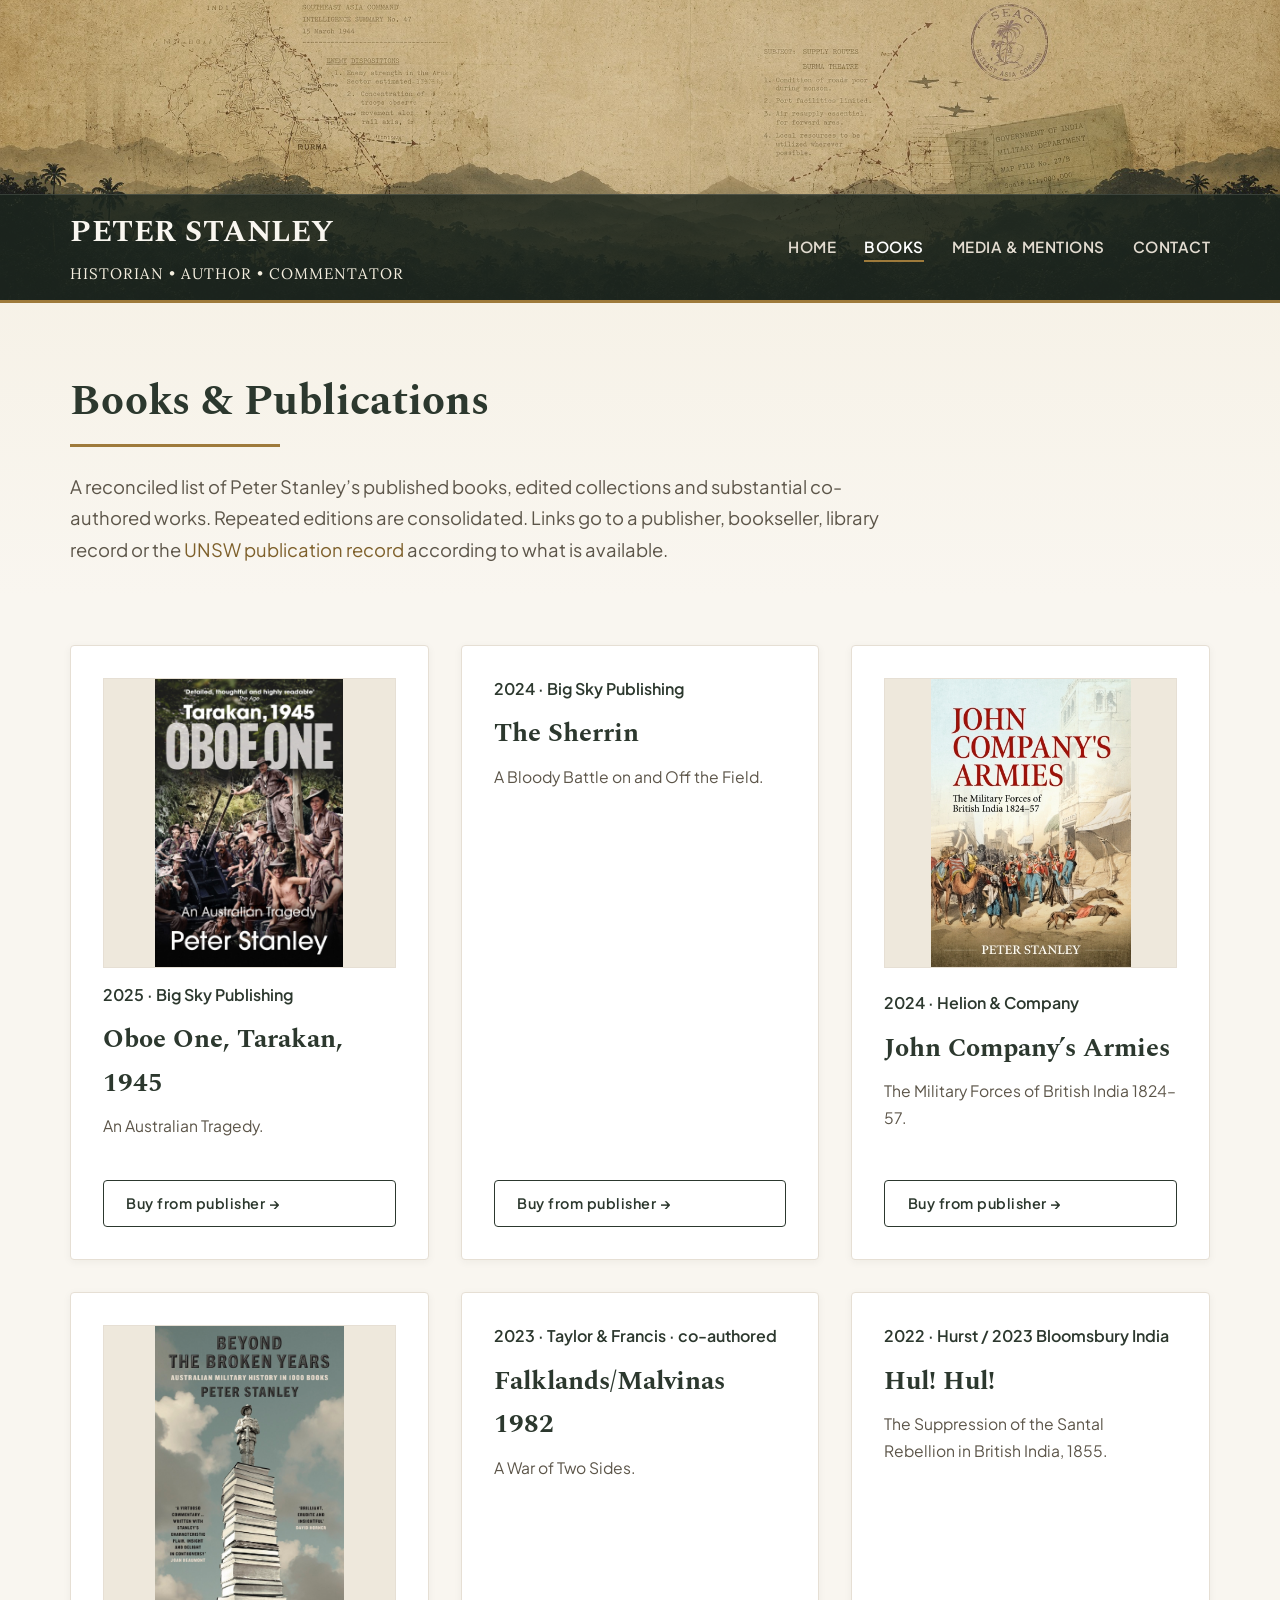
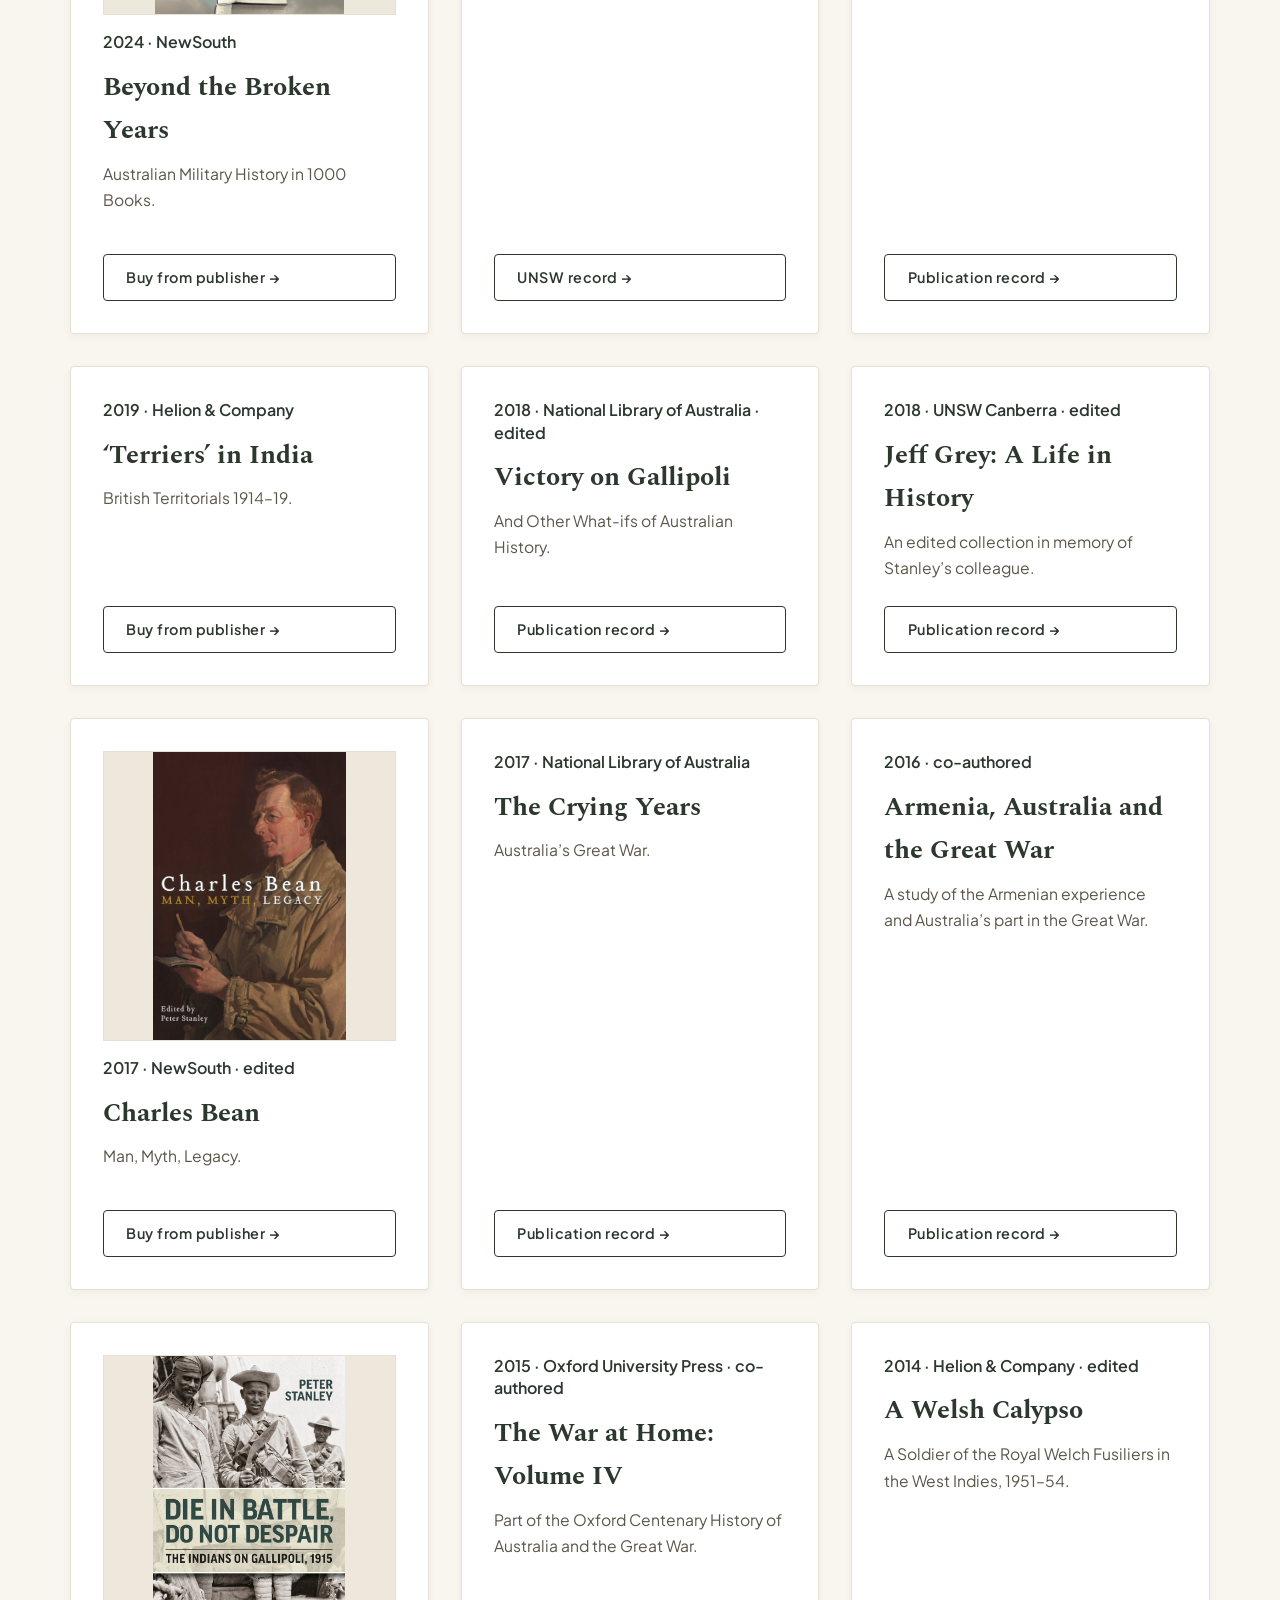
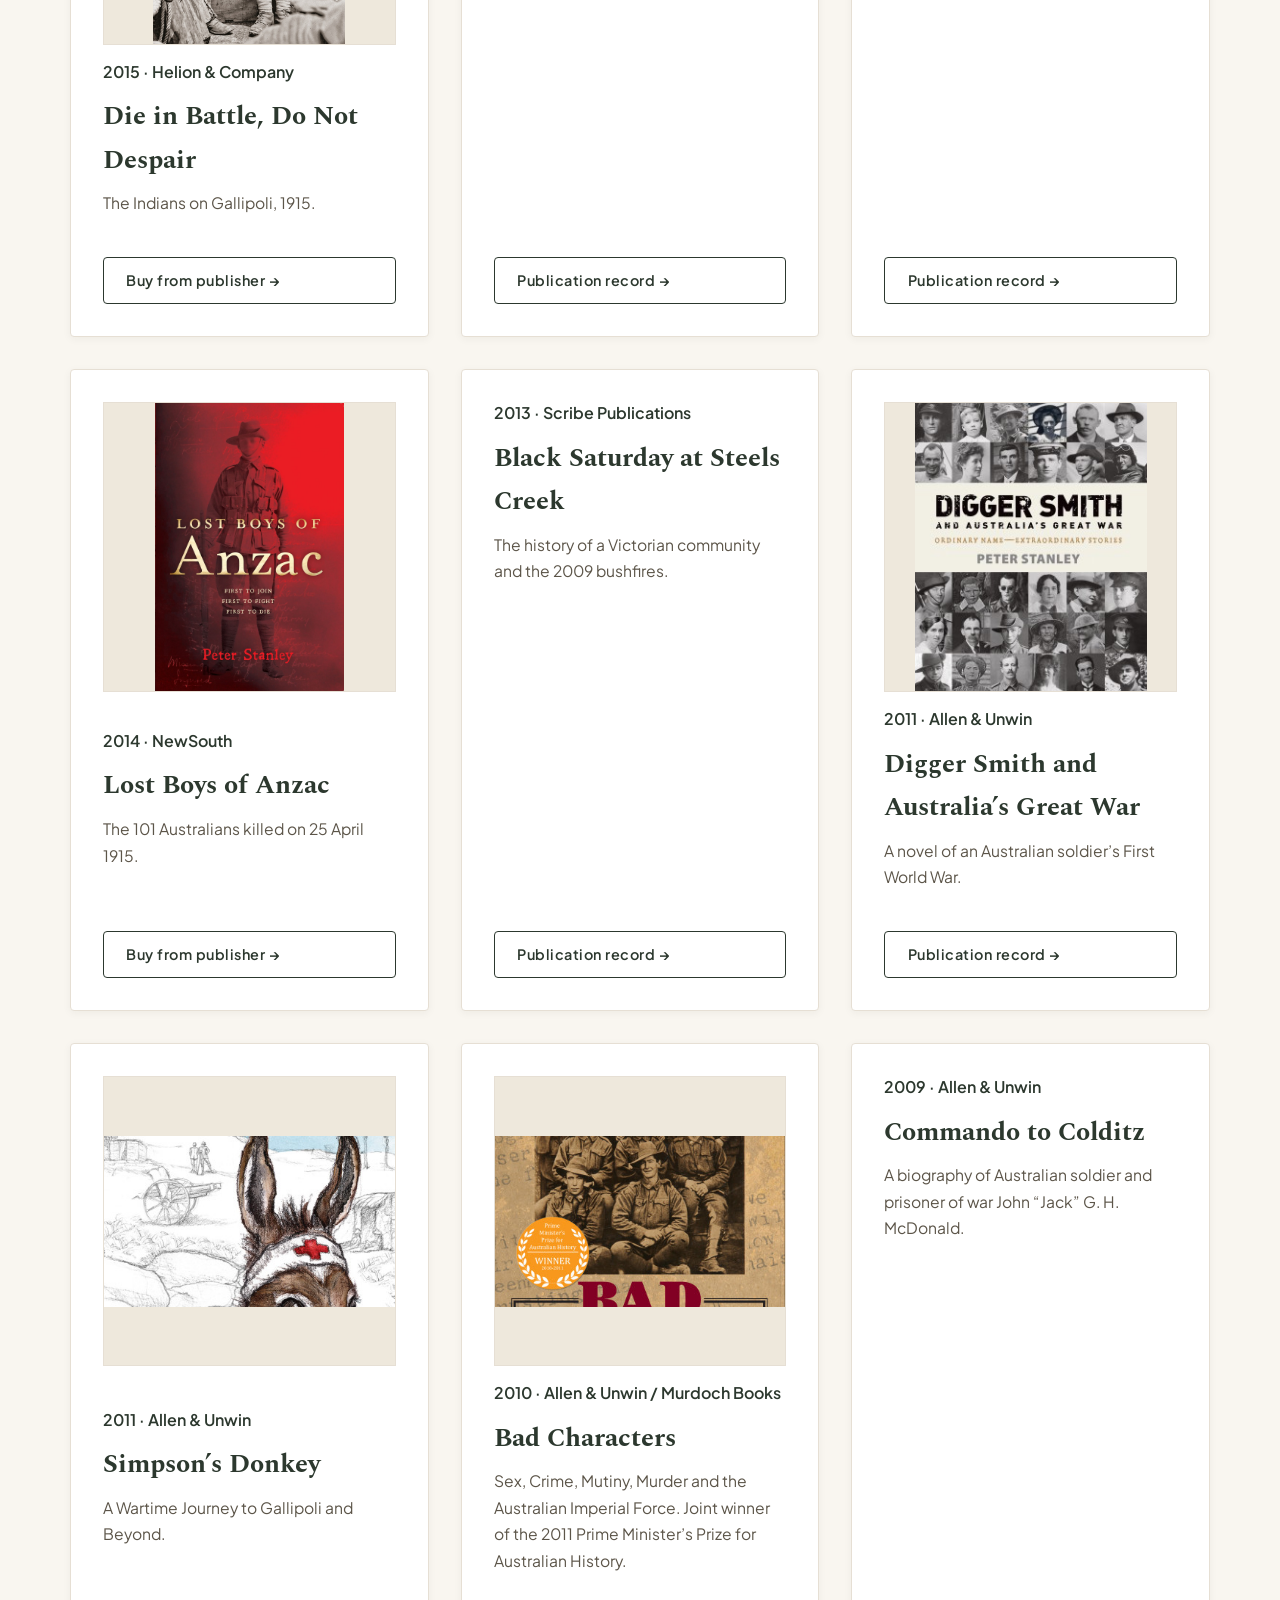
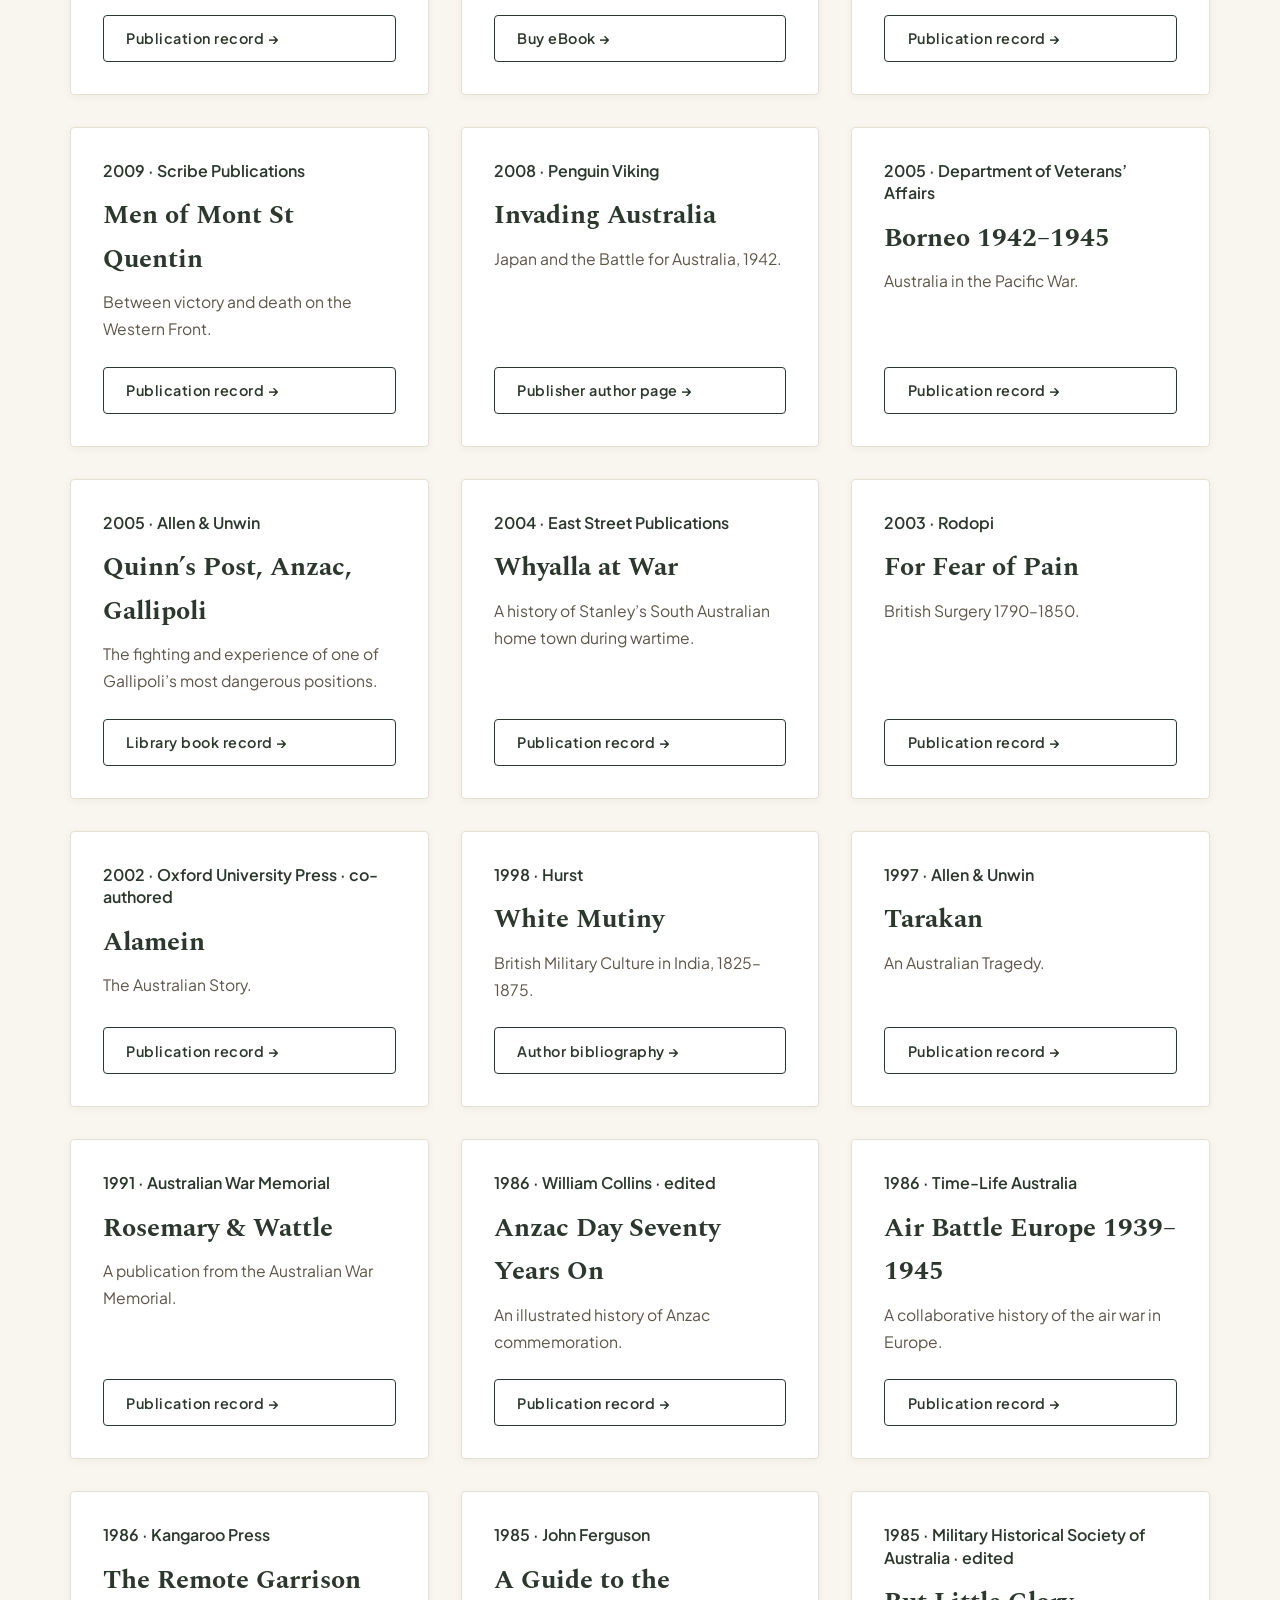
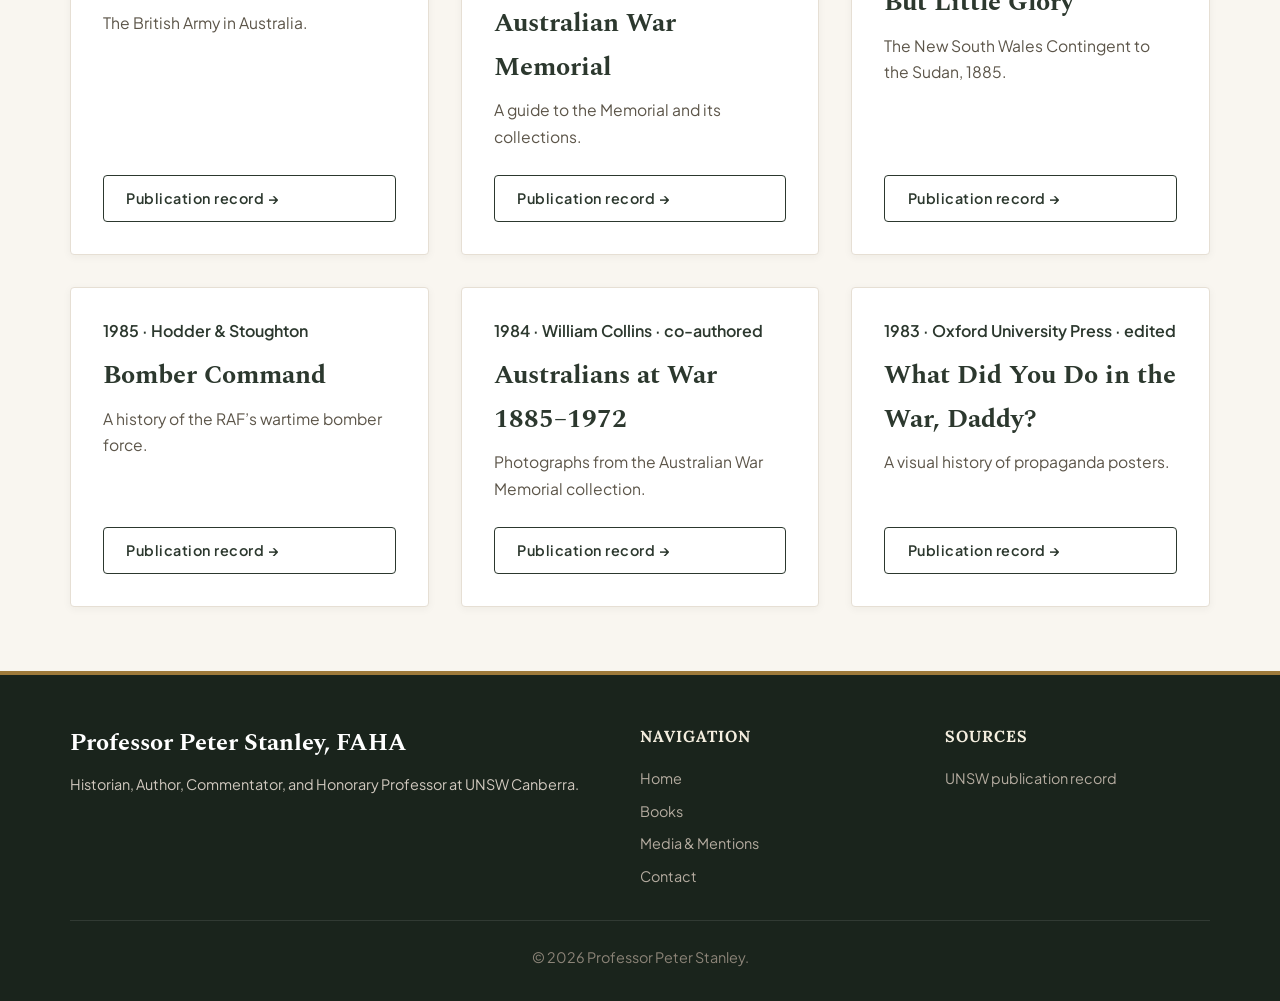
==== books.html @ 70f0b4b2 "Checkpoint researched historian site" ====
<!DOCTYPE html>
<html lang="en">
<head>
  <meta charset="UTF-8"><meta name="viewport" content="width=device-width, initial-scale=1.0">
  <title>Books | Professor Peter Stanley, FAHA</title>
  <meta name="description" content="Books, edited collections and co-authored works by Australian historian Peter Stanley, with source and purchase links where available.">
  <link rel="stylesheet" href="css/style.css">
</head>
<body>
  <header class="site-header"><div class="banner-wrapper"><img src="assets/header-banner.jpg" alt="Burma theatre map and wartime documents" class="banner-img"></div>
    <nav class="site-brand-nav"><div class="container brand-nav-container"><div class="site-title">PETER STANLEY<span>Historian • Author • Commentator</span></div><button class="nav-toggle" aria-label="Toggle Navigation">&#9776;</button><div class="main-nav"><ul><li><a href="index.html">Home</a></li><li><a href="books.html" class="active">Books</a></li><li><a href="media.html">Media &amp; Mentions</a></li><li><a href="contact.html">Contact</a></li></ul></div></div></nav>
  </header>
  <section class="section" style="padding-bottom:2rem;background:linear-gradient(180deg,rgba(244,238,223,.5) 0%,rgba(249,246,240,0) 100%);"><div class="container"><h1 class="section-title" style="font-size:2.6rem;">Books &amp; Publications</h1><p style="font-size:1.15rem;color:var(--color-text-muted);max-width:850px;">A reconciled list of Peter Stanley’s published books, edited collections and substantial co-authored works. Repeated editions are consolidated. Links go to a publisher, bookseller, library record or the <a href="https://www.unsw.edu.au/staff/peter-stanley" target="_blank" rel="noopener">UNSW publication record</a> according to what is available.</p></div></section>
  <section class="section" style="padding-top:1rem;"><div class="container"><div class="cards-grid" style="grid-template-columns:repeat(auto-fill,minmax(340px,1fr));gap:2rem;">
    <article class="feature-card book-card"><a href="https://www.bigskypublishing.com.au/oboe-one-tarakan-1945/" target="_blank" rel="noopener"><img class="book-cover" src="assets/books/oboe-one.jpg" alt="Cover of Oboe One, Tarakan, 1945" loading="lazy"></a><div><div class="card-subtitle">2025 · Big Sky Publishing</div><h2 class="card-title">Oboe One, Tarakan, 1945</h2><p class="card-desc">An Australian Tragedy.</p></div><a href="https://www.bigskypublishing.com.au/oboe-one-tarakan-1945/" target="_blank" rel="noopener" class="btn btn-outline">Buy from publisher &rarr;</a></article>
    <article class="feature-card"><div><div class="card-subtitle">2024 · Big Sky Publishing</div><h2 class="card-title">The Sherrin</h2><p class="card-desc">A Bloody Battle on and Off the Field.</p></div><a href="https://www.bigskypublishing.com.au/the-sherrin/" target="_blank" rel="noopener" class="btn btn-outline">Buy from publisher &rarr;</a></article>
    <article class="feature-card book-card"><a href="https://www.helion.co.uk/military-history-books/john-companys-armies-the-military-forces-of-british-india-1824-57.php" target="_blank" rel="noopener"><img class="book-cover" src="assets/books/john-companys-armies.jpg" alt="Cover of John Company's Armies" loading="lazy"></a><div><div class="card-subtitle">2024 · Helion &amp; Company</div><h2 class="card-title">John Company’s Armies</h2><p class="card-desc">The Military Forces of British India 1824–57.</p></div><a href="https://www.helion.co.uk/military-history-books/john-companys-armies-the-military-forces-of-british-india-1824-57.php" target="_blank" rel="noopener" class="btn btn-outline">Buy from publisher &rarr;</a></article>
    <article class="feature-card book-card"><a href="https://newsouthbooks.com.au/books/beyond-the-broken-years/" target="_blank" rel="noopener"><img class="book-cover" src="assets/books/beyond-the-broken-years.jpg" alt="Cover of Beyond the Broken Years" loading="lazy"></a><div><div class="card-subtitle">2024 · NewSouth</div><h2 class="card-title">Beyond the Broken Years</h2><p class="card-desc">Australian Military History in 1000 Books.</p></div><a href="https://newsouthbooks.com.au/books/beyond-the-broken-years/" target="_blank" rel="noopener" class="btn btn-outline">Buy from publisher &rarr;</a></article>
    <article class="feature-card"><div><div class="card-subtitle">2023 · Taylor &amp; Francis · co-authored</div><h2 class="card-title">Falklands/Malvinas 1982</h2><p class="card-desc">A War of Two Sides.</p></div><a href="https://www.unsw.edu.au/staff/peter-stanley" target="_blank" rel="noopener" class="btn btn-outline">UNSW record &rarr;</a></article>
    <article class="feature-card"><div><div class="card-subtitle">2022 · Hurst / 2023 Bloomsbury India</div><h2 class="card-title">Hul! Hul!</h2><p class="card-desc">The Suppression of the Santal Rebellion in British India, 1855.</p></div><a href="https://www.unsw.edu.au/staff/peter-stanley" target="_blank" rel="noopener" class="btn btn-outline">Publication record &rarr;</a></article>
    <article class="feature-card"><div><div class="card-subtitle">2019 · Helion &amp; Company</div><h2 class="card-title">‘Terriers’ in India</h2><p class="card-desc">British Territorials 1914–19.</p></div><a href="https://www.helion.co.uk/military-history-books/terriers-in-india-british-territorials-1914-19.php" target="_blank" rel="noopener" class="btn btn-outline">Buy from publisher &rarr;</a></article>
    <article class="feature-card"><div><div class="card-subtitle">2018 · National Library of Australia · edited</div><h2 class="card-title">Victory on Gallipoli</h2><p class="card-desc">And Other What-ifs of Australian History.</p></div><a href="https://www.unsw.edu.au/staff/peter-stanley" target="_blank" rel="noopener" class="btn btn-outline">Publication record &rarr;</a></article>
    <article class="feature-card"><div><div class="card-subtitle">2018 · UNSW Canberra · edited</div><h2 class="card-title">Jeff Grey: A Life in History</h2><p class="card-desc">An edited collection in memory of Stanley’s colleague.</p></div><a href="https://www.unsw.edu.au/staff/peter-stanley" target="_blank" rel="noopener" class="btn btn-outline">Publication record &rarr;</a></article>
    <article class="feature-card book-card"><a href="https://newsouthbooks.com.au/books/charles-bean/" target="_blank" rel="noopener"><img class="book-cover" src="assets/books/charles-bean.jpg" alt="Cover of Charles Bean: Man, Myth, Legacy" loading="lazy"></a><div><div class="card-subtitle">2017 · NewSouth · edited</div><h2 class="card-title">Charles Bean</h2><p class="card-desc">Man, Myth, Legacy.</p></div><a href="https://newsouthbooks.com.au/books/charles-bean/" target="_blank" rel="noopener" class="btn btn-outline">Buy from publisher &rarr;</a></article>
    <article class="feature-card"><div><div class="card-subtitle">2017 · National Library of Australia</div><h2 class="card-title">The Crying Years</h2><p class="card-desc">Australia’s Great War.</p></div><a href="https://www.unsw.edu.au/staff/peter-stanley" target="_blank" rel="noopener" class="btn btn-outline">Publication record &rarr;</a></article>
    <article class="feature-card"><div><div class="card-subtitle">2016 · co-authored</div><h2 class="card-title">Armenia, Australia and the Great War</h2><p class="card-desc">A study of the Armenian experience and Australia’s part in the Great War.</p></div><a href="https://www.unsw.edu.au/staff/peter-stanley" target="_blank" rel="noopener" class="btn btn-outline">Publication record &rarr;</a></article>
    <article class="feature-card book-card"><a href="https://www.helion.co.uk/military-history-books/die-in-battle-do-not-despair-the-indians-on-gallipoli-1915.php" target="_blank" rel="noopener"><img class="book-cover" src="assets/books/die-in-battle.jpg" alt="Cover of Die in Battle, Do Not Despair" loading="lazy"></a><div><div class="card-subtitle">2015 · Helion &amp; Company</div><h2 class="card-title">Die in Battle, Do Not Despair</h2><p class="card-desc">The Indians on Gallipoli, 1915.</p></div><a href="https://www.helion.co.uk/military-history-books/die-in-battle-do-not-despair-the-indians-on-gallipoli-1915.php" target="_blank" rel="noopener" class="btn btn-outline">Buy from publisher &rarr;</a></article>
    <article class="feature-card"><div><div class="card-subtitle">2015 · Oxford University Press · co-authored</div><h2 class="card-title">The War at Home: Volume IV</h2><p class="card-desc">Part of the Oxford Centenary History of Australia and the Great War.</p></div><a href="https://www.unsw.edu.au/staff/peter-stanley" target="_blank" rel="noopener" class="btn btn-outline">Publication record &rarr;</a></article>
    <article class="feature-card"><div><div class="card-subtitle">2014 · Helion &amp; Company · edited</div><h2 class="card-title">A Welsh Calypso</h2><p class="card-desc">A Soldier of the Royal Welch Fusiliers in the West Indies, 1951–54.</p></div><a href="https://www.unsw.edu.au/staff/peter-stanley" target="_blank" rel="noopener" class="btn btn-outline">Publication record &rarr;</a></article>
    <article class="feature-card book-card"><a href="https://newsouthbooks.com.au/books/lost-boys-of-anzac/" target="_blank" rel="noopener"><img class="book-cover" src="assets/books/lost-boys-of-anzac.jpg" alt="Cover of Lost Boys of Anzac" loading="lazy"></a><div><div class="card-subtitle">2014 · NewSouth</div><h2 class="card-title">Lost Boys of Anzac</h2><p class="card-desc">The 101 Australians killed on 25 April 1915.</p></div><a href="https://newsouthbooks.com.au/books/lost-boys-of-anzac/" target="_blank" rel="noopener" class="btn btn-outline">Buy from publisher &rarr;</a></article>
    <article class="feature-card"><div><div class="card-subtitle">2013 · Scribe Publications</div><h2 class="card-title">Black Saturday at Steels Creek</h2><p class="card-desc">The history of a Victorian community and the 2009 bushfires.</p></div><a href="https://www.unsw.edu.au/staff/peter-stanley" target="_blank" rel="noopener" class="btn btn-outline">Publication record &rarr;</a></article>
    <article class="feature-card book-card"><img class="book-cover" src="assets/books/digger-smith.jpg" alt="Cover art for Digger Smith and Australia's Great War" loading="lazy"><div><div class="card-subtitle">2011 · Allen &amp; Unwin</div><h2 class="card-title">Digger Smith and Australia’s Great War</h2><p class="card-desc">A novel of an Australian soldier’s First World War.</p></div><a href="https://www.unsw.edu.au/staff/peter-stanley" target="_blank" rel="noopener" class="btn btn-outline">Publication record &rarr;</a></article>
    <article class="feature-card book-card"><img class="book-cover" src="assets/books/simpsons-donkey.jpg" alt="Cover art for Simpson's Donkey" loading="lazy"><div><div class="card-subtitle">2011 · Allen &amp; Unwin</div><h2 class="card-title">Simpson’s Donkey</h2><p class="card-desc">A Wartime Journey to Gallipoli and Beyond.</p></div><a href="https://www.unsw.edu.au/staff/peter-stanley" target="_blank" rel="noopener" class="btn btn-outline">Publication record &rarr;</a></article>
    <article class="feature-card book-card"><img class="book-cover" src="assets/books/bad-characters.jpg" alt="Cover art for Bad Characters" loading="lazy"><div><div class="card-subtitle">2010 · Allen &amp; Unwin / Murdoch Books</div><h2 class="card-title">Bad Characters</h2><p class="card-desc">Sex, Crime, Mutiny, Murder and the Australian Imperial Force. Joint winner of the 2011 Prime Minister’s Prize for Australian History.</p></div><a href="https://www.kobo.com/sg/en/ebook/bad-characters-1" target="_blank" rel="noopener" class="btn btn-outline">Buy eBook &rarr;</a></article>
    <article class="feature-card"><div><div class="card-subtitle">2009 · Allen &amp; Unwin</div><h2 class="card-title">Commando to Colditz</h2><p class="card-desc">A biography of Australian soldier and prisoner of war John “Jack” G. H. McDonald.</p></div><a href="https://www.unsw.edu.au/staff/peter-stanley" target="_blank" rel="noopener" class="btn btn-outline">Publication record &rarr;</a></article>
    <article class="feature-card"><div><div class="card-subtitle">2009 · Scribe Publications</div><h2 class="card-title">Men of Mont St Quentin</h2><p class="card-desc">Between victory and death on the Western Front.</p></div><a href="https://www.unsw.edu.au/staff/peter-stanley" target="_blank" rel="noopener" class="btn btn-outline">Publication record &rarr;</a></article>
    <article class="feature-card"><div><div class="card-subtitle">2008 · Penguin Viking</div><h2 class="card-title">Invading Australia</h2><p class="card-desc">Japan and the Battle for Australia, 1942.</p></div><a href="https://www.penguin.com.au/authors/peter-stanley" target="_blank" rel="noopener" class="btn btn-outline">Publisher author page &rarr;</a></article>
    <article class="feature-card"><div><div class="card-subtitle">2005 · Department of Veterans’ Affairs</div><h2 class="card-title">Borneo 1942–1945</h2><p class="card-desc">Australia in the Pacific War.</p></div><a href="https://www.unsw.edu.au/staff/peter-stanley" target="_blank" rel="noopener" class="btn btn-outline">Publication record &rarr;</a></article>
    <article class="feature-card"><div><div class="card-subtitle">2005 · Allen &amp; Unwin</div><h2 class="card-title">Quinn’s Post, Anzac, Gallipoli</h2><p class="card-desc">The fighting and experience of one of Gallipoli’s most dangerous positions.</p></div><a href="https://www.overdrive.com/media/300754/quinns-post" target="_blank" rel="noopener" class="btn btn-outline">Library book record &rarr;</a></article>
    <article class="feature-card"><div><div class="card-subtitle">2004 · East Street Publications</div><h2 class="card-title">Whyalla at War</h2><p class="card-desc">A history of Stanley’s South Australian home town during wartime.</p></div><a href="https://www.unsw.edu.au/staff/peter-stanley" target="_blank" rel="noopener" class="btn btn-outline">Publication record &rarr;</a></article>
    <article class="feature-card"><div><div class="card-subtitle">2003 · Rodopi</div><h2 class="card-title">For Fear of Pain</h2><p class="card-desc">British Surgery 1790–1850.</p></div><a href="https://www.unsw.edu.au/staff/peter-stanley" target="_blank" rel="noopener" class="btn btn-outline">Publication record &rarr;</a></article>
    <article class="feature-card"><div><div class="card-subtitle">2002 · Oxford University Press · co-authored</div><h2 class="card-title">Alamein</h2><p class="card-desc">The Australian Story.</p></div><a href="https://www.unsw.edu.au/staff/peter-stanley" target="_blank" rel="noopener" class="btn btn-outline">Publication record &rarr;</a></article>
    <article class="feature-card"><div><div class="card-subtitle">1998 · Hurst</div><h2 class="card-title">White Mutiny</h2><p class="card-desc">British Military Culture in India, 1825–1875.</p></div><a href="https://www.helion.co.uk/people/peter-stanley.php" target="_blank" rel="noopener" class="btn btn-outline">Author bibliography &rarr;</a></article>
    <article class="feature-card"><div><div class="card-subtitle">1997 · Allen &amp; Unwin</div><h2 class="card-title">Tarakan</h2><p class="card-desc">An Australian Tragedy.</p></div><a href="https://www.unsw.edu.au/staff/peter-stanley" target="_blank" rel="noopener" class="btn btn-outline">Publication record &rarr;</a></article>
    <article class="feature-card"><div><div class="card-subtitle">1991 · Australian War Memorial</div><h2 class="card-title">Rosemary &amp; Wattle</h2><p class="card-desc">A publication from the Australian War Memorial.</p></div><a href="https://www.unsw.edu.au/staff/peter-stanley" target="_blank" rel="noopener" class="btn btn-outline">Publication record &rarr;</a></article>
    <article class="feature-card"><div><div class="card-subtitle">1986 · William Collins · edited</div><h2 class="card-title">Anzac Day Seventy Years On</h2><p class="card-desc">An illustrated history of Anzac commemoration.</p></div><a href="https://www.unsw.edu.au/staff/peter-stanley" target="_blank" rel="noopener" class="btn btn-outline">Publication record &rarr;</a></article>
    <article class="feature-card"><div><div class="card-subtitle">1986 · Time-Life Australia</div><h2 class="card-title">Air Battle Europe 1939–1945</h2><p class="card-desc">A collaborative history of the air war in Europe.</p></div><a href="https://www.unsw.edu.au/staff/peter-stanley" target="_blank" rel="noopener" class="btn btn-outline">Publication record &rarr;</a></article>
    <article class="feature-card"><div><div class="card-subtitle">1986 · Kangaroo Press</div><h2 class="card-title">The Remote Garrison</h2><p class="card-desc">The British Army in Australia.</p></div><a href="https://www.unsw.edu.au/staff/peter-stanley" target="_blank" rel="noopener" class="btn btn-outline">Publication record &rarr;</a></article>
    <article class="feature-card"><div><div class="card-subtitle">1985 · John Ferguson</div><h2 class="card-title">A Guide to the Australian War Memorial</h2><p class="card-desc">A guide to the Memorial and its collections.</p></div><a href="https://www.unsw.edu.au/staff/peter-stanley" target="_blank" rel="noopener" class="btn btn-outline">Publication record &rarr;</a></article>
    <article class="feature-card"><div><div class="card-subtitle">1985 · Military Historical Society of Australia · edited</div><h2 class="card-title">But Little Glory</h2><p class="card-desc">The New South Wales Contingent to the Sudan, 1885.</p></div><a href="https://www.unsw.edu.au/staff/peter-stanley" target="_blank" rel="noopener" class="btn btn-outline">Publication record &rarr;</a></article>
    <article class="feature-card"><div><div class="card-subtitle">1985 · Hodder &amp; Stoughton</div><h2 class="card-title">Bomber Command</h2><p class="card-desc">A history of the RAF’s wartime bomber force.</p></div><a href="https://www.unsw.edu.au/staff/peter-stanley" target="_blank" rel="noopener" class="btn btn-outline">Publication record &rarr;</a></article>
    <article class="feature-card"><div><div class="card-subtitle">1984 · William Collins · co-authored</div><h2 class="card-title">Australians at War 1885–1972</h2><p class="card-desc">Photographs from the Australian War Memorial collection.</p></div><a href="https://www.unsw.edu.au/staff/peter-stanley" target="_blank" rel="noopener" class="btn btn-outline">Publication record &rarr;</a></article>
    <article class="feature-card"><div><div class="card-subtitle">1983 · Oxford University Press · edited</div><h2 class="card-title">What Did You Do in the War, Daddy?</h2><p class="card-desc">A visual history of propaganda posters.</p></div><a href="https://www.unsw.edu.au/staff/peter-stanley" target="_blank" rel="noopener" class="btn btn-outline">Publication record &rarr;</a></article>
  </div></div></section>
  <footer class="site-footer"><div class="container"><div class="footer-grid"><div class="footer-brand"><h3>Professor Peter Stanley, FAHA</h3><p>Historian, Author, Commentator, and Honorary Professor at UNSW Canberra.</p></div><div class="footer-links"><h4>Navigation</h4><ul><li><a href="index.html">Home</a></li><li><a href="books.html">Books</a></li><li><a href="media.html">Media &amp; Mentions</a></li><li><a href="contact.html">Contact</a></li></ul></div><div class="footer-links"><h4>Sources</h4><p><a href="https://www.unsw.edu.au/staff/peter-stanley" target="_blank" rel="noopener">UNSW publication record</a></p></div></div><div class="footer-bottom"><p>&copy; 2026 Professor Peter Stanley.</p></div></div></footer>
  <script src="js/main.js"></script>
</body></html>
---- css/style.css ----
/* ==========================================================================
   Peter Stanley - Historian & Author
   Design System & Main Stylesheet
   ========================================================================== */

/* Fonts Import */
@import url('https://fonts.googleapis.com/css2?family=Spectral:ital,wght@0,400;0,600;0,700;1,400&family=Lora:ital,wght@0,400;0,500;1,400&family=Plus+Jakarta+Sans:wght@400;500;600;700&display=swap');

/* Color Variables derived from Vintage Map Header Banner */
:root {
  --color-bg: #F9F6F0;
  --color-card-bg: #FFFFFF;
  --color-card-border: #E6DFD4;
  --color-text-main: #23201C;
  --color-text-muted: #5C5549;
  --color-text-light: #807667;
  
  --color-primary: #2C382E;      /* Deep Olive / Jungle Green */
  --color-primary-hover: #1E281F;
  --color-accent: #9E7A3B;       /* Vintage Brass / Sepia Gold */
  --color-accent-hover: #7E602B;
  --color-accent-light: #F4EEDF;
  
  --font-heading: 'Spectral', Georgia, serif;
  --font-subheading: 'Lora', serif;
  --font-body: 'Plus Jakarta Sans', -apple-system, BlinkMacSystemFont, sans-serif;
  
  --shadow-sm: 0 2px 8px rgba(35, 32, 28, 0.05);
  --shadow-md: 0 6px 18px rgba(35, 32, 28, 0.08);
  --shadow-lg: 0 12px 30px rgba(35, 32, 28, 0.12);
  
  --radius-sm: 4px;
  --radius-md: 4px;
  --radius-lg: 4px;
  
  --max-width: 1140px;
}

/* Reset & Base Styles */
*, *::before, *::after {
  box-sizing: border-box;
  margin: 0;
  padding: 0;
}

html {
  font-size: 16px;
  scroll-behavior: smooth;
}

body {
  background-color: var(--color-bg);
  color: var(--color-text-main);
  font-family: var(--font-body);
  font-size: 1.05rem;
  line-height: 1.7;
  -webkit-font-smoothing: antialiased;
}

a {
  color: var(--color-accent-hover);
  text-decoration: none;
  transition: color 0.2s ease, border-color 0.2s ease;
}

a:hover {
  color: var(--color-primary);
}

img {
  max-width: 100%;
  height: auto;
  display: block;
}

/* Layout Utilities */
.container {
  width: 90%;
  max-width: var(--max-width);
  margin: 0 auto;
}

/* Top Banner Header & Nav Overlay */
.site-header {
  position: relative;
  width: 100%;
  background-color: #1A241C;
  border-bottom: 3px solid var(--color-accent);
}

.banner-wrapper {
  width: 100%;
  height: 300px;
  overflow: hidden;
  position: relative;
}

.banner-img {
  width: 100%;
  height: 100%;
  object-fit: cover;
  object-position: center bottom;
  filter: contrast(1.05) brightness(0.95);
}

@media (max-width: 768px) {
  .banner-wrapper {
    height: 180px;
  }
}

/* Brand Bar & Navigation (Overlays the bottom of banner image) */
.site-brand-nav {
  position: absolute;
  bottom: 0;
  left: 0;
  right: 0;
  z-index: 100;
  background-color: rgba(28, 38, 30, 0.8);
  border-top: 1px solid rgba(255, 255, 255, 0.12);
  color: #F9F6F0;
  transition: all 0.3s ease;
}

.site-brand-nav.is-sticky {
  position: fixed;
  top: 0;
  bottom: auto;
  background-color: #232D25;
  box-shadow: 0 4px 20px rgba(0,0,0,0.3);
  border-top: none;
}

.brand-nav-container {
  display: flex;
  justify-content: space-between;
  align-items: center;
  padding: 0.85rem 0;
}

.site-title {
  font-family: var(--font-heading);
  font-size: 1.85rem;
  font-weight: 700;
  color: #F9F6F0;
  letter-spacing: 0.5px;
}

.site-title span {
  font-family: var(--font-subheading);
  font-size: 0.95rem;
  font-weight: 400;
  color: var(--color-accent-light);
  display: block;
  letter-spacing: 1px;
  text-transform: uppercase;
  margin-top: 2px;
}

/* Navigation Links */
.main-nav ul {
  display: flex;
  list-style: none;
  gap: 1.75rem;
}

.main-nav a {
  color: #E2DBD0;
  font-family: var(--font-body);
  font-size: 0.95rem;
  font-weight: 600;
  letter-spacing: 0.5px;
  text-transform: uppercase;
  padding: 0.4rem 0;
  position: relative;
}

.main-nav a::after {
  content: '';
  position: absolute;
  bottom: 0;
  left: 0;
  width: 0;
  height: 2px;
  background-color: var(--color-accent);
  transition: width 0.25s ease;
}

.main-nav a:hover,
.main-nav a.active {
  color: #FFFFFF;
}

.main-nav a:hover::after,
.main-nav a.active::after {
  width: 100%;
}

/* Mobile Nav Toggle */
.nav-toggle {
  display: none;
  background: none;
  border: none;
  color: #F9F6F0;
  font-size: 1.5rem;
  cursor: pointer;
}

/* Hero Section */
.hero-section {
  padding: 2rem 0 3rem;
  background: linear-gradient(180deg, rgba(244, 238, 223, 0.5) 0%, rgba(249, 246, 240, 0) 100%);
  border-bottom: 1px solid var(--color-card-border);
}

.hero-grid {
  display: grid;
  grid-template-columns: 1fr 2fr;
  gap: 3rem;
  align-items: start;
}

@media (max-width: 868px) {
  .hero-grid {
    grid-template-columns: 1fr;
    gap: 2rem;
  }
}

.hero-profile-card {
  background-color: var(--color-card-bg);
  border: 1px solid var(--color-card-border);
  padding: 2rem;
  border-radius: var(--radius-md);
  box-shadow: var(--shadow-md);
  text-align: center;
}

.profile-avatar-placeholder {
  width: 140px;
  height: 140px;
  border-radius: 50%;
  background-color: var(--color-accent-light);
  border: 3px solid var(--color-accent);
  margin: 0 auto 1.5rem;
  display: flex;
  align-items: center;
  justify-content: center;
  font-family: var(--font-heading);
  font-size: 3rem;
  color: var(--color-primary);
  font-weight: 700;
}

.profile-name {
  font-family: var(--font-heading);
  font-size: 2rem;
  color: var(--color-primary);
  line-height: 1.2;
  margin-bottom: 0.3rem;
}

.profile-postnominal {
  font-family: var(--font-subheading);
  font-size: 0.95rem;
  color: var(--color-accent-hover);
  font-weight: 600;
  letter-spacing: 0.5px;
  margin-bottom: 1rem;
}

.profile-badges {
  display: flex;
  flex-direction: column;
  gap: 0.5rem;
  margin-top: 1.25rem;
  font-size: 0.85rem;
  color: var(--color-text-muted);
}

.badge-item {
  background-color: var(--color-bg);
  padding: 0.4rem 0.75rem;
  border-radius: var(--radius-sm);
  border: 1px solid var(--color-card-border);
  font-weight: 500;
}

/* Hero Content */
.hero-tagline {
  font-family: var(--font-heading);
  font-size: 2.5rem;
  color: var(--color-primary);
  line-height: 1.25;
  margin-bottom: 1.25rem;
}

.hero-lead {
  font-family: var(--font-subheading);
  font-size: 1.2rem;
  color: var(--color-text-muted);
  line-height: 1.6;
  margin-bottom: 1.5rem;
}

.hero-stats {
  display: grid;
  grid-template-columns: repeat(3, 1fr);
  gap: 1.5rem;
  margin-top: 2rem;
  padding-top: 1.5rem;
  border-top: 1px solid var(--color-card-border);
}

.stat-card {
  background: var(--color-card-bg);
  padding: 1rem;
  border-radius: var(--radius-sm);
  border: 1px solid var(--color-card-border);
  text-align: center;
}

.stat-number {
  font-family: var(--font-heading);
  font-size: 2.2rem;
  font-weight: 700;
  color: var(--color-accent);
  line-height: 1;
}

.stat-label {
  font-size: 0.85rem;
  font-weight: 600;
  text-transform: uppercase;
  color: var(--color-text-muted);
  margin-top: 0.3rem;
  letter-spacing: 0.5px;
}

/* Main Content Sections */
.section {
  padding: 4rem 0;
}

.section-title {
  font-family: var(--font-heading);
  font-size: 2.2rem;
  color: var(--color-primary);
  margin-bottom: 1.5rem;
  position: relative;
  display: inline-block;
}

.section-title::after {
  content: '';
  display: block;
  width: 50%;
  height: 3px;
  background-color: var(--color-accent);
  margin-top: 0.4rem;
}

.bio-content p {
  margin-bottom: 1.25rem;
  color: var(--color-text-main);
  font-size: 1.05rem;
}

/* Feature Cards Grid */
.cards-grid {
  display: grid;
  grid-template-columns: repeat(auto-fit, minmax(320px, 1fr));
  gap: 2rem;
  margin-top: 2rem;
}

.feature-card {
  background-color: var(--color-card-bg);
  border: 1px solid var(--color-card-border);
  border-radius: var(--radius-md);
  padding: 2rem;
  box-shadow: var(--shadow-sm);
  transition: transform 0.25s ease, box-shadow 0.25s ease;
  display: flex;
  flex-direction: column;
  justify-content: space-between;
}

.feature-card:hover {
  transform: translateY(-4px);
  box-shadow: var(--shadow-md);
}

.book-card { gap: 1rem; }

.book-cover {
  display: block;
  width: 100%;
  height: 290px;
  object-fit: contain;
  object-position: center;
  background: #eee8dc;
  border: 1px solid var(--color-card-border);
}

.card-icon {
  font-size: 2rem;
  margin-bottom: 1rem;
}

.card-title {
  font-family: var(--font-heading);
  font-size: 1.6rem;
  color: var(--color-primary);
  margin-bottom: 0.5rem;
}

.card-subtitle {
  font-family: var(--font-body);
  font-size: 1rem;
  font-weight: 600;
  color: var(--color-primary);
  margin-bottom: 0.75rem;
  line-height: 1.4;
}

.card-desc {
  color: var(--color-text-muted);
  font-size: 0.98rem;
  margin-bottom: 1.5rem;
}

.btn {
  display: inline-flex;
  align-items: center;
  gap: 0.5rem;
  padding: 0.65rem 1.4rem;
  font-family: var(--font-body);
  font-size: 0.9rem;
  font-weight: 600;
  letter-spacing: 0.5px;
  border-radius: var(--radius-sm);
  transition: all 0.2s ease;
  cursor: pointer;
  border: none;
}

.btn-primary {
  background-color: var(--color-primary);
  color: #FFFFFF;
}

.btn-primary:hover {
  background-color: var(--color-primary-hover);
  color: #FFFFFF;
}

.btn-outline {
  background-color: transparent;
  color: var(--color-primary);
  border: 1.5px solid var(--color-primary);
}

.btn-outline:hover {
  background-color: var(--color-primary);
  color: #FFFFFF;
}

/* Honors / Awards Table */
.awards-list {
  list-style: none;
  display: grid;
  gap: 1rem;
  margin-top: 1.5rem;
}

.award-item {
  background-color: var(--color-card-bg);
  border: 1px solid var(--color-card-border);
  padding: 1.25rem 1.5rem;
  border-radius: var(--radius-sm);
  display: flex;
  justify-content: space-between;
  align-items: center;
}

.award-name {
  font-weight: 600;
  color: var(--color-primary);
  font-size: 1.05rem;
}

.award-detail {
  font-size: 0.9rem;
  color: var(--color-text-muted);
}

.award-year {
  font-family: var(--font-heading);
  font-size: 1.2rem;
  font-weight: 700;
  color: var(--color-accent);
}

/* Footer */
.site-footer {
  background-color: #1A241C;
  color: #D2CAC0;
  padding: 3rem 0 2rem;
  border-top: 4px solid var(--color-accent);
  font-size: 0.9rem;
}

.footer-grid {
  display: grid;
  grid-template-columns: 2fr 1fr 1fr;
  gap: 2.5rem;
  margin-bottom: 2rem;
}

@media (max-width: 768px) {
  .footer-grid {
    grid-template-columns: 1fr;
    gap: 2rem;
  }
  
  .main-nav {
    display: none;
  }
  
  .main-nav.open {
    display: block;
    width: 100%;
    margin-top: 1rem;
  }
  
  .main-nav.open ul {
    flex-direction: column;
    gap: 0.75rem;
  }
  
  .nav-toggle {
    display: block;
  }
  
  .hero-stats {
    grid-template-columns: 1fr;
  }
}

.footer-brand h3 {
  font-family: var(--font-heading);
  font-size: 1.5rem;
  color: #FFFFFF;
  margin-bottom: 0.5rem;
}

.footer-links h4 {
  font-family: var(--font-subheading);
  font-size: 1rem;
  color: var(--color-accent-light);
  margin-bottom: 1rem;
  text-transform: uppercase;
  letter-spacing: 1px;
}

.footer-links ul {
  list-style: none;
  display: flex;
  flex-direction: column;
  gap: 0.5rem;
}

.footer-links a {
  color: #B5ACA0;
}

.footer-links a:hover {
  color: #FFFFFF;
}

.footer-bottom {
  border-top: 1px solid rgba(255,255,255,0.1);
  padding-top: 1.5rem;
  text-align: center;
  color: #8C8478;
}
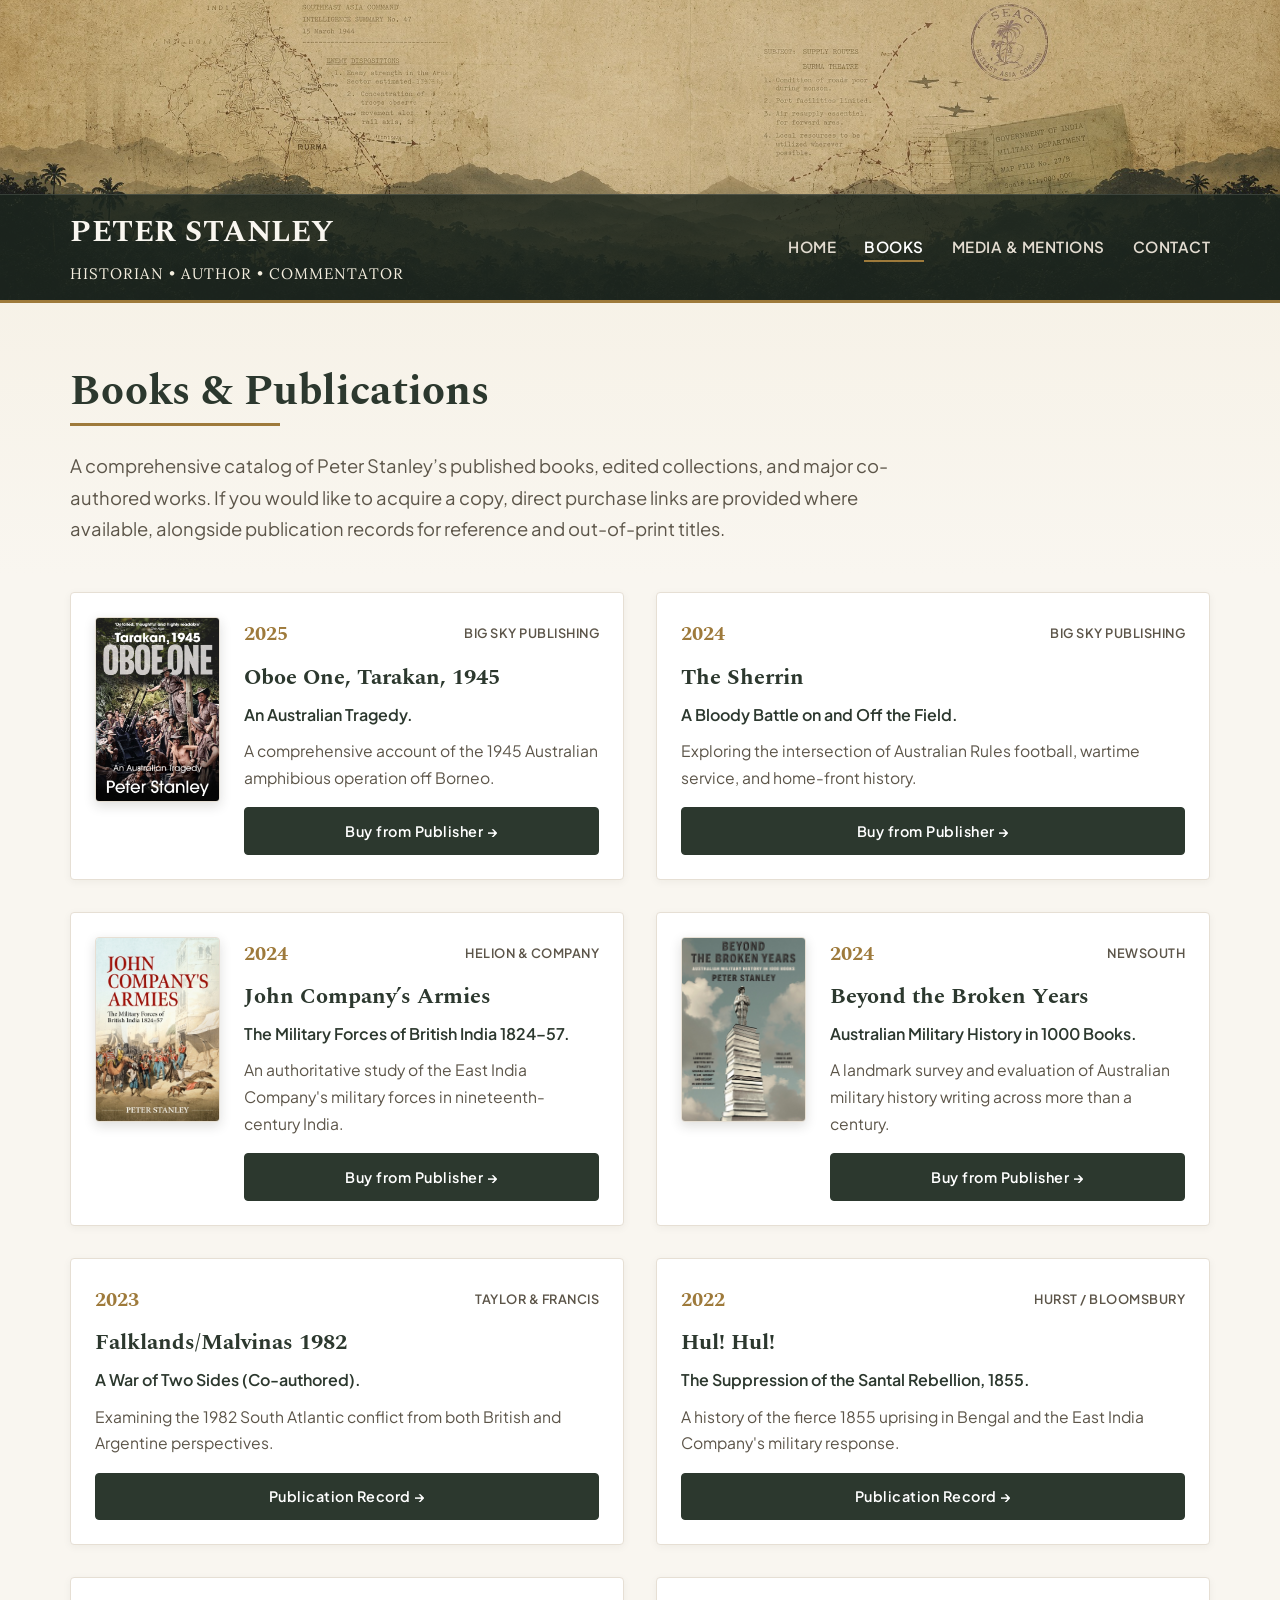
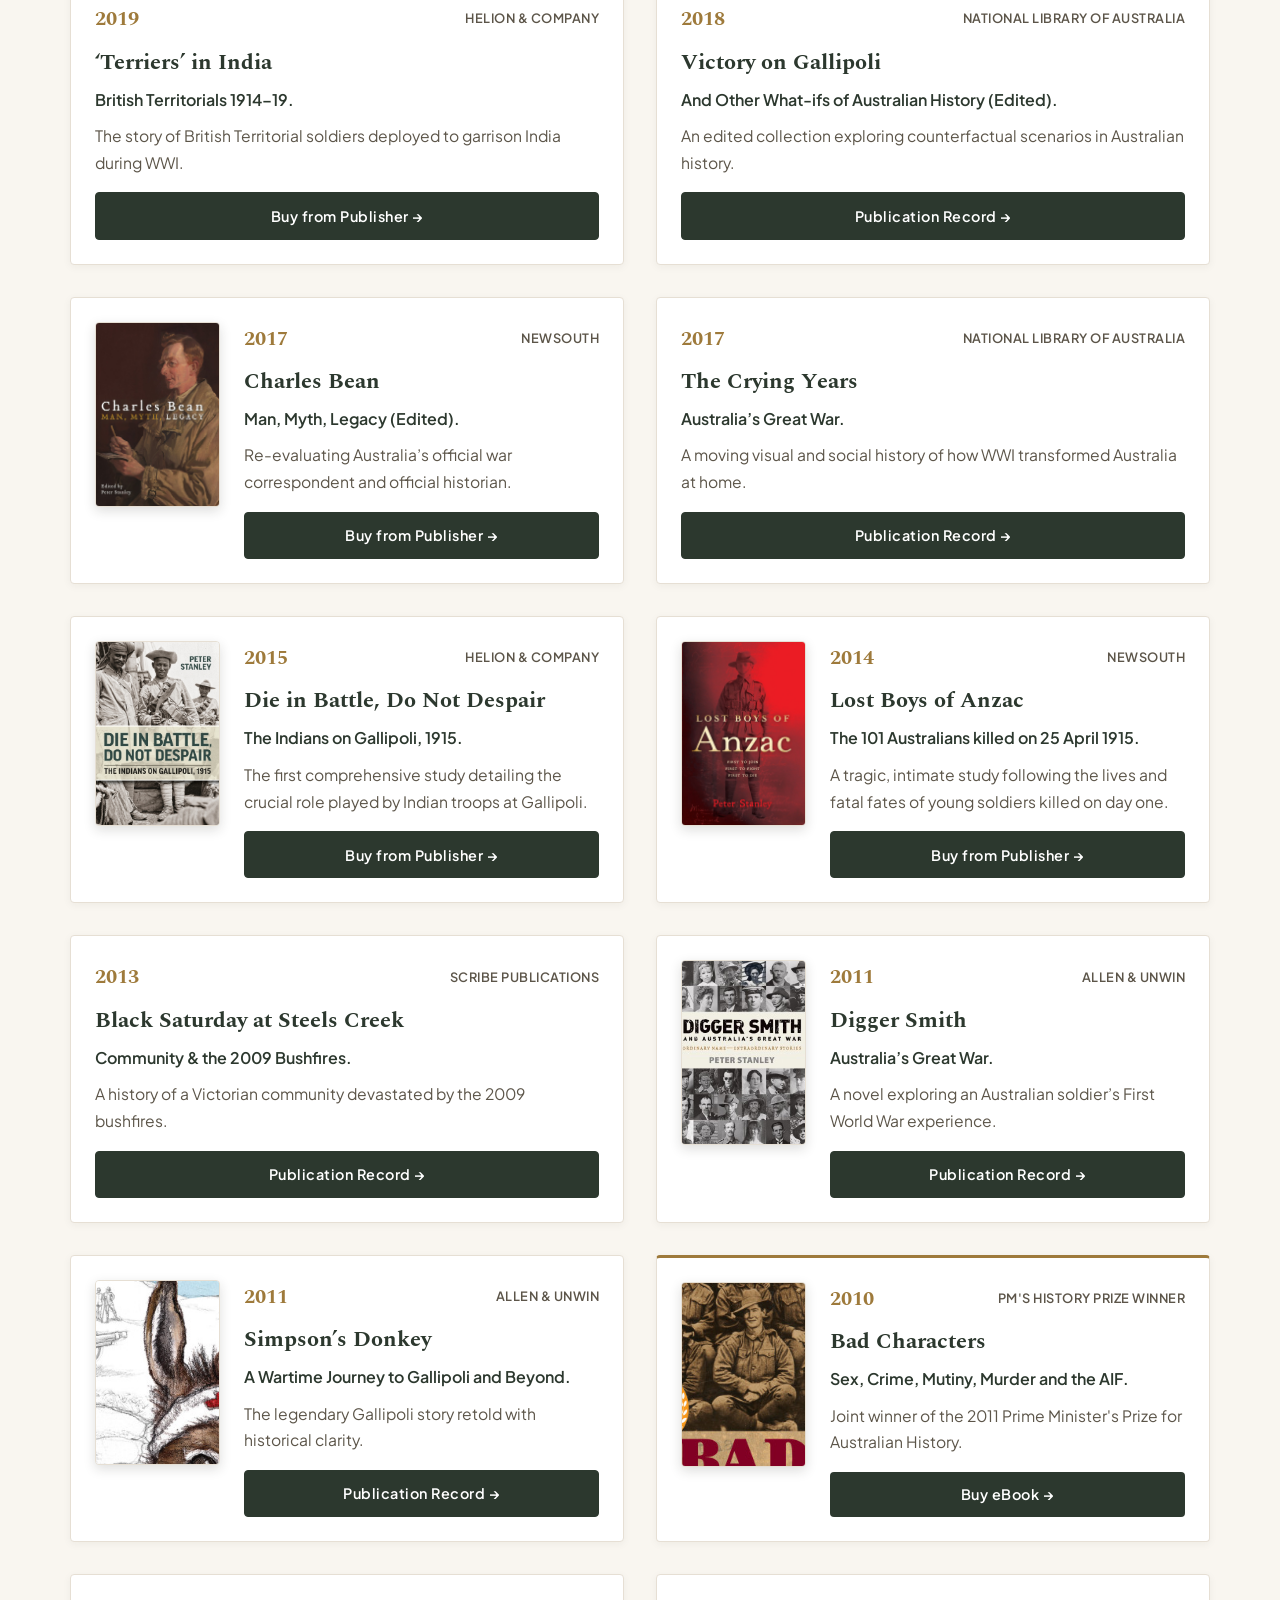
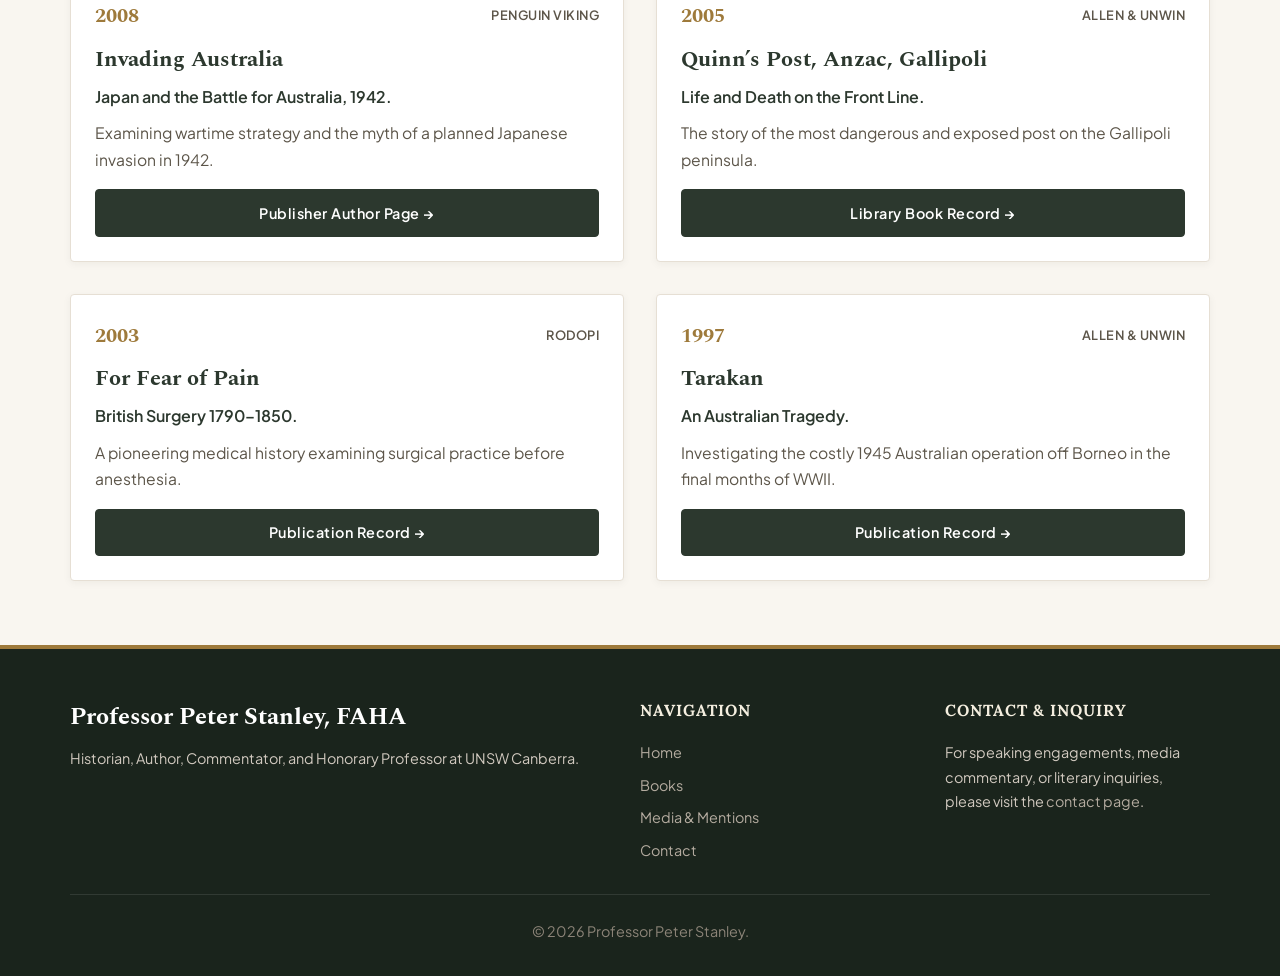
==== commit 45c987c0: "Finishing tweaks" ====
--- a/books.html
+++ b/books.html
@@ -1,57 +1,472 @@
 <!DOCTYPE html>
 <html lang="en">
 <head>
-  <meta charset="UTF-8"><meta name="viewport" content="width=device-width, initial-scale=1.0">
+  <meta charset="UTF-8">
+  <meta name="viewport" content="width=device-width, initial-scale=1.0">
   <title>Books | Professor Peter Stanley, FAHA</title>
-  <meta name="description" content="Books, edited collections and co-authored works by Australian historian Peter Stanley, with source and purchase links where available.">
+  <meta name="description" content="Published books, edited collections, and major historical works by Professor Peter Stanley FAHA.">
   <link rel="stylesheet" href="css/style.css">
 </head>
 <body>
-  <header class="site-header"><div class="banner-wrapper"><img src="assets/header-banner.jpg" alt="Burma theatre map and wartime documents" class="banner-img"></div>
-    <nav class="site-brand-nav"><div class="container brand-nav-container"><div class="site-title">PETER STANLEY<span>Historian • Author • Commentator</span></div><button class="nav-toggle" aria-label="Toggle Navigation">&#9776;</button><div class="main-nav"><ul><li><a href="index.html">Home</a></li><li><a href="books.html" class="active">Books</a></li><li><a href="media.html">Media &amp; Mentions</a></li><li><a href="contact.html">Contact</a></li></ul></div></div></nav>
+
+  <!-- Header Banner & Overlay Navigation -->
+  <header class="site-header">
+    <div class="banner-wrapper">
+      <img src="assets/header-banner.jpg" alt="Burma theatre map and wartime documents" class="banner-img">
+    </div>
+    <nav class="site-brand-nav">
+      <div class="container brand-nav-container">
+        <div class="site-title">
+          PETER STANLEY
+          <span>Historian • Author • Commentator</span>
+        </div>
+        <button class="nav-toggle" aria-label="Toggle Navigation">&#9776;</button>
+        <div class="main-nav">
+          <ul>
+            <li><a href="index.html">Home</a></li>
+            <li><a href="books.html" class="active">Books</a></li>
+            <li><a href="media.html">Media & Mentions</a></li>
+            <li><a href="contact.html">Contact</a></li>
+          </ul>
+        </div>
+      </div>
+    </nav>
   </header>
-  <section class="section" style="padding-bottom:2rem;background:linear-gradient(180deg,rgba(244,238,223,.5) 0%,rgba(249,246,240,0) 100%);"><div class="container"><h1 class="section-title" style="font-size:2.6rem;">Books &amp; Publications</h1><p style="font-size:1.15rem;color:var(--color-text-muted);max-width:850px;">A reconciled list of Peter Stanley’s published books, edited collections and substantial co-authored works. Repeated editions are consolidated. Links go to a publisher, bookseller, library record or the <a href="https://www.unsw.edu.au/staff/peter-stanley" target="_blank" rel="noopener">UNSW publication record</a> according to what is available.</p></div></section>
-  <section class="section" style="padding-top:1rem;"><div class="container"><div class="cards-grid" style="grid-template-columns:repeat(auto-fill,minmax(340px,1fr));gap:2rem;">
-    <article class="feature-card book-card"><a href="https://www.bigskypublishing.com.au/oboe-one-tarakan-1945/" target="_blank" rel="noopener"><img class="book-cover" src="assets/books/oboe-one.jpg" alt="Cover of Oboe One, Tarakan, 1945" loading="lazy"></a><div><div class="card-subtitle">2025 · Big Sky Publishing</div><h2 class="card-title">Oboe One, Tarakan, 1945</h2><p class="card-desc">An Australian Tragedy.</p></div><a href="https://www.bigskypublishing.com.au/oboe-one-tarakan-1945/" target="_blank" rel="noopener" class="btn btn-outline">Buy from publisher &rarr;</a></article>
-    <article class="feature-card"><div><div class="card-subtitle">2024 · Big Sky Publishing</div><h2 class="card-title">The Sherrin</h2><p class="card-desc">A Bloody Battle on and Off the Field.</p></div><a href="https://www.bigskypublishing.com.au/the-sherrin/" target="_blank" rel="noopener" class="btn btn-outline">Buy from publisher &rarr;</a></article>
-    <article class="feature-card book-card"><a href="https://www.helion.co.uk/military-history-books/john-companys-armies-the-military-forces-of-british-india-1824-57.php" target="_blank" rel="noopener"><img class="book-cover" src="assets/books/john-companys-armies.jpg" alt="Cover of John Company's Armies" loading="lazy"></a><div><div class="card-subtitle">2024 · Helion &amp; Company</div><h2 class="card-title">John Company’s Armies</h2><p class="card-desc">The Military Forces of British India 1824–57.</p></div><a href="https://www.helion.co.uk/military-history-books/john-companys-armies-the-military-forces-of-british-india-1824-57.php" target="_blank" rel="noopener" class="btn btn-outline">Buy from publisher &rarr;</a></article>
-    <article class="feature-card book-card"><a href="https://newsouthbooks.com.au/books/beyond-the-broken-years/" target="_blank" rel="noopener"><img class="book-cover" src="assets/books/beyond-the-broken-years.jpg" alt="Cover of Beyond the Broken Years" loading="lazy"></a><div><div class="card-subtitle">2024 · NewSouth</div><h2 class="card-title">Beyond the Broken Years</h2><p class="card-desc">Australian Military History in 1000 Books.</p></div><a href="https://newsouthbooks.com.au/books/beyond-the-broken-years/" target="_blank" rel="noopener" class="btn btn-outline">Buy from publisher &rarr;</a></article>
-    <article class="feature-card"><div><div class="card-subtitle">2023 · Taylor &amp; Francis · co-authored</div><h2 class="card-title">Falklands/Malvinas 1982</h2><p class="card-desc">A War of Two Sides.</p></div><a href="https://www.unsw.edu.au/staff/peter-stanley" target="_blank" rel="noopener" class="btn btn-outline">UNSW record &rarr;</a></article>
-    <article class="feature-card"><div><div class="card-subtitle">2022 · Hurst / 2023 Bloomsbury India</div><h2 class="card-title">Hul! Hul!</h2><p class="card-desc">The Suppression of the Santal Rebellion in British India, 1855.</p></div><a href="https://www.unsw.edu.au/staff/peter-stanley" target="_blank" rel="noopener" class="btn btn-outline">Publication record &rarr;</a></article>
-    <article class="feature-card"><div><div class="card-subtitle">2019 · Helion &amp; Company</div><h2 class="card-title">‘Terriers’ in India</h2><p class="card-desc">British Territorials 1914–19.</p></div><a href="https://www.helion.co.uk/military-history-books/terriers-in-india-british-territorials-1914-19.php" target="_blank" rel="noopener" class="btn btn-outline">Buy from publisher &rarr;</a></article>
-    <article class="feature-card"><div><div class="card-subtitle">2018 · National Library of Australia · edited</div><h2 class="card-title">Victory on Gallipoli</h2><p class="card-desc">And Other What-ifs of Australian History.</p></div><a href="https://www.unsw.edu.au/staff/peter-stanley" target="_blank" rel="noopener" class="btn btn-outline">Publication record &rarr;</a></article>
-    <article class="feature-card"><div><div class="card-subtitle">2018 · UNSW Canberra · edited</div><h2 class="card-title">Jeff Grey: A Life in History</h2><p class="card-desc">An edited collection in memory of Stanley’s colleague.</p></div><a href="https://www.unsw.edu.au/staff/peter-stanley" target="_blank" rel="noopener" class="btn btn-outline">Publication record &rarr;</a></article>
-    <article class="feature-card book-card"><a href="https://newsouthbooks.com.au/books/charles-bean/" target="_blank" rel="noopener"><img class="book-cover" src="assets/books/charles-bean.jpg" alt="Cover of Charles Bean: Man, Myth, Legacy" loading="lazy"></a><div><div class="card-subtitle">2017 · NewSouth · edited</div><h2 class="card-title">Charles Bean</h2><p class="card-desc">Man, Myth, Legacy.</p></div><a href="https://newsouthbooks.com.au/books/charles-bean/" target="_blank" rel="noopener" class="btn btn-outline">Buy from publisher &rarr;</a></article>
-    <article class="feature-card"><div><div class="card-subtitle">2017 · National Library of Australia</div><h2 class="card-title">The Crying Years</h2><p class="card-desc">Australia’s Great War.</p></div><a href="https://www.unsw.edu.au/staff/peter-stanley" target="_blank" rel="noopener" class="btn btn-outline">Publication record &rarr;</a></article>
-    <article class="feature-card"><div><div class="card-subtitle">2016 · co-authored</div><h2 class="card-title">Armenia, Australia and the Great War</h2><p class="card-desc">A study of the Armenian experience and Australia’s part in the Great War.</p></div><a href="https://www.unsw.edu.au/staff/peter-stanley" target="_blank" rel="noopener" class="btn btn-outline">Publication record &rarr;</a></article>
-    <article class="feature-card book-card"><a href="https://www.helion.co.uk/military-history-books/die-in-battle-do-not-despair-the-indians-on-gallipoli-1915.php" target="_blank" rel="noopener"><img class="book-cover" src="assets/books/die-in-battle.jpg" alt="Cover of Die in Battle, Do Not Despair" loading="lazy"></a><div><div class="card-subtitle">2015 · Helion &amp; Company</div><h2 class="card-title">Die in Battle, Do Not Despair</h2><p class="card-desc">The Indians on Gallipoli, 1915.</p></div><a href="https://www.helion.co.uk/military-history-books/die-in-battle-do-not-despair-the-indians-on-gallipoli-1915.php" target="_blank" rel="noopener" class="btn btn-outline">Buy from publisher &rarr;</a></article>
-    <article class="feature-card"><div><div class="card-subtitle">2015 · Oxford University Press · co-authored</div><h2 class="card-title">The War at Home: Volume IV</h2><p class="card-desc">Part of the Oxford Centenary History of Australia and the Great War.</p></div><a href="https://www.unsw.edu.au/staff/peter-stanley" target="_blank" rel="noopener" class="btn btn-outline">Publication record &rarr;</a></article>
-    <article class="feature-card"><div><div class="card-subtitle">2014 · Helion &amp; Company · edited</div><h2 class="card-title">A Welsh Calypso</h2><p class="card-desc">A Soldier of the Royal Welch Fusiliers in the West Indies, 1951–54.</p></div><a href="https://www.unsw.edu.au/staff/peter-stanley" target="_blank" rel="noopener" class="btn btn-outline">Publication record &rarr;</a></article>
-    <article class="feature-card book-card"><a href="https://newsouthbooks.com.au/books/lost-boys-of-anzac/" target="_blank" rel="noopener"><img class="book-cover" src="assets/books/lost-boys-of-anzac.jpg" alt="Cover of Lost Boys of Anzac" loading="lazy"></a><div><div class="card-subtitle">2014 · NewSouth</div><h2 class="card-title">Lost Boys of Anzac</h2><p class="card-desc">The 101 Australians killed on 25 April 1915.</p></div><a href="https://newsouthbooks.com.au/books/lost-boys-of-anzac/" target="_blank" rel="noopener" class="btn btn-outline">Buy from publisher &rarr;</a></article>
-    <article class="feature-card"><div><div class="card-subtitle">2013 · Scribe Publications</div><h2 class="card-title">Black Saturday at Steels Creek</h2><p class="card-desc">The history of a Victorian community and the 2009 bushfires.</p></div><a href="https://www.unsw.edu.au/staff/peter-stanley" target="_blank" rel="noopener" class="btn btn-outline">Publication record &rarr;</a></article>
-    <article class="feature-card book-card"><img class="book-cover" src="assets/books/digger-smith.jpg" alt="Cover art for Digger Smith and Australia's Great War" loading="lazy"><div><div class="card-subtitle">2011 · Allen &amp; Unwin</div><h2 class="card-title">Digger Smith and Australia’s Great War</h2><p class="card-desc">A novel of an Australian soldier’s First World War.</p></div><a href="https://www.unsw.edu.au/staff/peter-stanley" target="_blank" rel="noopener" class="btn btn-outline">Publication record &rarr;</a></article>
-    <article class="feature-card book-card"><img class="book-cover" src="assets/books/simpsons-donkey.jpg" alt="Cover art for Simpson's Donkey" loading="lazy"><div><div class="card-subtitle">2011 · Allen &amp; Unwin</div><h2 class="card-title">Simpson’s Donkey</h2><p class="card-desc">A Wartime Journey to Gallipoli and Beyond.</p></div><a href="https://www.unsw.edu.au/staff/peter-stanley" target="_blank" rel="noopener" class="btn btn-outline">Publication record &rarr;</a></article>
-    <article class="feature-card book-card"><img class="book-cover" src="assets/books/bad-characters.jpg" alt="Cover art for Bad Characters" loading="lazy"><div><div class="card-subtitle">2010 · Allen &amp; Unwin / Murdoch Books</div><h2 class="card-title">Bad Characters</h2><p class="card-desc">Sex, Crime, Mutiny, Murder and the Australian Imperial Force. Joint winner of the 2011 Prime Minister’s Prize for Australian History.</p></div><a href="https://www.kobo.com/sg/en/ebook/bad-characters-1" target="_blank" rel="noopener" class="btn btn-outline">Buy eBook &rarr;</a></article>
-    <article class="feature-card"><div><div class="card-subtitle">2009 · Allen &amp; Unwin</div><h2 class="card-title">Commando to Colditz</h2><p class="card-desc">A biography of Australian soldier and prisoner of war John “Jack” G. H. McDonald.</p></div><a href="https://www.unsw.edu.au/staff/peter-stanley" target="_blank" rel="noopener" class="btn btn-outline">Publication record &rarr;</a></article>
-    <article class="feature-card"><div><div class="card-subtitle">2009 · Scribe Publications</div><h2 class="card-title">Men of Mont St Quentin</h2><p class="card-desc">Between victory and death on the Western Front.</p></div><a href="https://www.unsw.edu.au/staff/peter-stanley" target="_blank" rel="noopener" class="btn btn-outline">Publication record &rarr;</a></article>
-    <article class="feature-card"><div><div class="card-subtitle">2008 · Penguin Viking</div><h2 class="card-title">Invading Australia</h2><p class="card-desc">Japan and the Battle for Australia, 1942.</p></div><a href="https://www.penguin.com.au/authors/peter-stanley" target="_blank" rel="noopener" class="btn btn-outline">Publisher author page &rarr;</a></article>
-    <article class="feature-card"><div><div class="card-subtitle">2005 · Department of Veterans’ Affairs</div><h2 class="card-title">Borneo 1942–1945</h2><p class="card-desc">Australia in the Pacific War.</p></div><a href="https://www.unsw.edu.au/staff/peter-stanley" target="_blank" rel="noopener" class="btn btn-outline">Publication record &rarr;</a></article>
-    <article class="feature-card"><div><div class="card-subtitle">2005 · Allen &amp; Unwin</div><h2 class="card-title">Quinn’s Post, Anzac, Gallipoli</h2><p class="card-desc">The fighting and experience of one of Gallipoli’s most dangerous positions.</p></div><a href="https://www.overdrive.com/media/300754/quinns-post" target="_blank" rel="noopener" class="btn btn-outline">Library book record &rarr;</a></article>
-    <article class="feature-card"><div><div class="card-subtitle">2004 · East Street Publications</div><h2 class="card-title">Whyalla at War</h2><p class="card-desc">A history of Stanley’s South Australian home town during wartime.</p></div><a href="https://www.unsw.edu.au/staff/peter-stanley" target="_blank" rel="noopener" class="btn btn-outline">Publication record &rarr;</a></article>
-    <article class="feature-card"><div><div class="card-subtitle">2003 · Rodopi</div><h2 class="card-title">For Fear of Pain</h2><p class="card-desc">British Surgery 1790–1850.</p></div><a href="https://www.unsw.edu.au/staff/peter-stanley" target="_blank" rel="noopener" class="btn btn-outline">Publication record &rarr;</a></article>
-    <article class="feature-card"><div><div class="card-subtitle">2002 · Oxford University Press · co-authored</div><h2 class="card-title">Alamein</h2><p class="card-desc">The Australian Story.</p></div><a href="https://www.unsw.edu.au/staff/peter-stanley" target="_blank" rel="noopener" class="btn btn-outline">Publication record &rarr;</a></article>
-    <article class="feature-card"><div><div class="card-subtitle">1998 · Hurst</div><h2 class="card-title">White Mutiny</h2><p class="card-desc">British Military Culture in India, 1825–1875.</p></div><a href="https://www.helion.co.uk/people/peter-stanley.php" target="_blank" rel="noopener" class="btn btn-outline">Author bibliography &rarr;</a></article>
-    <article class="feature-card"><div><div class="card-subtitle">1997 · Allen &amp; Unwin</div><h2 class="card-title">Tarakan</h2><p class="card-desc">An Australian Tragedy.</p></div><a href="https://www.unsw.edu.au/staff/peter-stanley" target="_blank" rel="noopener" class="btn btn-outline">Publication record &rarr;</a></article>
-    <article class="feature-card"><div><div class="card-subtitle">1991 · Australian War Memorial</div><h2 class="card-title">Rosemary &amp; Wattle</h2><p class="card-desc">A publication from the Australian War Memorial.</p></div><a href="https://www.unsw.edu.au/staff/peter-stanley" target="_blank" rel="noopener" class="btn btn-outline">Publication record &rarr;</a></article>
-    <article class="feature-card"><div><div class="card-subtitle">1986 · William Collins · edited</div><h2 class="card-title">Anzac Day Seventy Years On</h2><p class="card-desc">An illustrated history of Anzac commemoration.</p></div><a href="https://www.unsw.edu.au/staff/peter-stanley" target="_blank" rel="noopener" class="btn btn-outline">Publication record &rarr;</a></article>
-    <article class="feature-card"><div><div class="card-subtitle">1986 · Time-Life Australia</div><h2 class="card-title">Air Battle Europe 1939–1945</h2><p class="card-desc">A collaborative history of the air war in Europe.</p></div><a href="https://www.unsw.edu.au/staff/peter-stanley" target="_blank" rel="noopener" class="btn btn-outline">Publication record &rarr;</a></article>
-    <article class="feature-card"><div><div class="card-subtitle">1986 · Kangaroo Press</div><h2 class="card-title">The Remote Garrison</h2><p class="card-desc">The British Army in Australia.</p></div><a href="https://www.unsw.edu.au/staff/peter-stanley" target="_blank" rel="noopener" class="btn btn-outline">Publication record &rarr;</a></article>
-    <article class="feature-card"><div><div class="card-subtitle">1985 · John Ferguson</div><h2 class="card-title">A Guide to the Australian War Memorial</h2><p class="card-desc">A guide to the Memorial and its collections.</p></div><a href="https://www.unsw.edu.au/staff/peter-stanley" target="_blank" rel="noopener" class="btn btn-outline">Publication record &rarr;</a></article>
-    <article class="feature-card"><div><div class="card-subtitle">1985 · Military Historical Society of Australia · edited</div><h2 class="card-title">But Little Glory</h2><p class="card-desc">The New South Wales Contingent to the Sudan, 1885.</p></div><a href="https://www.unsw.edu.au/staff/peter-stanley" target="_blank" rel="noopener" class="btn btn-outline">Publication record &rarr;</a></article>
-    <article class="feature-card"><div><div class="card-subtitle">1985 · Hodder &amp; Stoughton</div><h2 class="card-title">Bomber Command</h2><p class="card-desc">A history of the RAF’s wartime bomber force.</p></div><a href="https://www.unsw.edu.au/staff/peter-stanley" target="_blank" rel="noopener" class="btn btn-outline">Publication record &rarr;</a></article>
-    <article class="feature-card"><div><div class="card-subtitle">1984 · William Collins · co-authored</div><h2 class="card-title">Australians at War 1885–1972</h2><p class="card-desc">Photographs from the Australian War Memorial collection.</p></div><a href="https://www.unsw.edu.au/staff/peter-stanley" target="_blank" rel="noopener" class="btn btn-outline">Publication record &rarr;</a></article>
-    <article class="feature-card"><div><div class="card-subtitle">1983 · Oxford University Press · edited</div><h2 class="card-title">What Did You Do in the War, Daddy?</h2><p class="card-desc">A visual history of propaganda posters.</p></div><a href="https://www.unsw.edu.au/staff/peter-stanley" target="_blank" rel="noopener" class="btn btn-outline">Publication record &rarr;</a></article>
-  </div></div></section>
-  <footer class="site-footer"><div class="container"><div class="footer-grid"><div class="footer-brand"><h3>Professor Peter Stanley, FAHA</h3><p>Historian, Author, Commentator, and Honorary Professor at UNSW Canberra.</p></div><div class="footer-links"><h4>Navigation</h4><ul><li><a href="index.html">Home</a></li><li><a href="books.html">Books</a></li><li><a href="media.html">Media &amp; Mentions</a></li><li><a href="contact.html">Contact</a></li></ul></div><div class="footer-links"><h4>Sources</h4><p><a href="https://www.unsw.edu.au/staff/peter-stanley" target="_blank" rel="noopener">UNSW publication record</a></p></div></div><div class="footer-bottom"><p>&copy; 2026 Professor Peter Stanley.</p></div></div></footer>
+
+  <!-- Page Introduction Header -->
+  <section class="section" style="padding-bottom: 2rem; background: linear-gradient(180deg, rgba(244, 238, 223, 0.5) 0%, rgba(249, 246, 240, 0) 100%);">
+    <div class="container">
+      <h1 class="section-title" style="font-size: 2.6rem;">Books & Publications</h1>
+      <p style="font-size: 1.15rem; color: var(--color-text-muted); max-width: 850px;">
+        A comprehensive catalog of Peter Stanley’s published books, edited collections, and major co-authored works. If you would like to acquire a copy, direct purchase links are provided where available, alongside publication records for reference and out-of-print titles.
+      </p>
+    </div>
+  </section>
+
+  <!-- Books Catalog Grid (2 Columns, Horizontal Cards) -->
+  <section class="section" style="padding-top: 1rem;">
+    <div class="container">
+      <div class="books-grid">
+
+        <!-- 2025: Oboe One -->
+        <article class="book-card-horizontal">
+          <a href="https://www.bigskypublishing.com.au/oboe-one-tarakan-1945/" target="_blank" rel="noopener">
+            <img class="book-cover-left" src="assets/books/oboe-one.jpg" alt="Cover of Oboe One, Tarakan, 1945" loading="lazy">
+          </a>
+          <div class="book-details-right">
+            <div>
+              <div style="display: flex; justify-content: space-between; align-items: center; margin-bottom: 0.4rem;">
+                <span style="font-family: var(--font-heading); font-size: 1.25rem; font-weight: 700; color: var(--color-accent);">2025</span>
+                <span class="publisher-tag">Big Sky Publishing</span>
+              </div>
+              <h2 class="card-title" style="font-size: 1.4rem;">Oboe One, Tarakan, 1945</h2>
+              <div class="card-subtitle">An Australian Tragedy.</div>
+              <p class="card-desc" style="margin-bottom: 1rem;">A comprehensive account of the 1945 Australian amphibious operation off Borneo.</p>
+            </div>
+            <div>
+              <a href="https://www.bigskypublishing.com.au/oboe-one-tarakan-1945/" target="_blank" rel="noopener" class="btn btn-outline" style="width: 100%; justify-content: center;">Buy from Publisher &rarr;</a>
+            </div>
+          </div>
+        </article>
+
+        <!-- 2024: The Sherrin -->
+        <article class="book-card-horizontal">
+          <div class="book-details-right">
+            <div>
+              <div style="display: flex; justify-content: space-between; align-items: center; margin-bottom: 0.4rem;">
+                <span style="font-family: var(--font-heading); font-size: 1.25rem; font-weight: 700; color: var(--color-accent);">2024</span>
+                <span class="publisher-tag">Big Sky Publishing</span>
+              </div>
+              <h2 class="card-title" style="font-size: 1.4rem;">The Sherrin</h2>
+              <div class="card-subtitle">A Bloody Battle on and Off the Field.</div>
+              <p class="card-desc" style="margin-bottom: 1rem;">Exploring the intersection of Australian Rules football, wartime service, and home-front history.</p>
+            </div>
+            <div>
+              <a href="https://www.bigskypublishing.com.au/the-sherrin/" target="_blank" rel="noopener" class="btn btn-outline" style="width: 100%; justify-content: center;">Buy from Publisher &rarr;</a>
+            </div>
+          </div>
+        </article>
+
+        <!-- 2024: John Company's Armies -->
+        <article class="book-card-horizontal">
+          <a href="https://www.helion.co.uk/military-history-books/john-companys-armies-the-military-forces-of-british-india-1824-57.php" target="_blank" rel="noopener">
+            <img class="book-cover-left" src="assets/books/john-companys-armies.jpg" alt="Cover of John Company's Armies" loading="lazy">
+          </a>
+          <div class="book-details-right">
+            <div>
+              <div style="display: flex; justify-content: space-between; align-items: center; margin-bottom: 0.4rem;">
+                <span style="font-family: var(--font-heading); font-size: 1.25rem; font-weight: 700; color: var(--color-accent);">2024</span>
+                <span class="publisher-tag">Helion & Company</span>
+              </div>
+              <h2 class="card-title" style="font-size: 1.4rem;">John Company’s Armies</h2>
+              <div class="card-subtitle">The Military Forces of British India 1824–57.</div>
+              <p class="card-desc" style="margin-bottom: 1rem;">An authoritative study of the East India Company's military forces in nineteenth-century India.</p>
+            </div>
+            <div>
+              <a href="https://www.helion.co.uk/military-history-books/john-companys-armies-the-military-forces-of-british-india-1824-57.php" target="_blank" rel="noopener" class="btn btn-outline" style="width: 100%; justify-content: center;">Buy from Publisher &rarr;</a>
+            </div>
+          </div>
+        </article>
+
+        <!-- 2024: Beyond the Broken Years -->
+        <article class="book-card-horizontal">
+          <a href="https://newsouthbooks.com.au/books/beyond-the-broken-years/" target="_blank" rel="noopener">
+            <img class="book-cover-left" src="assets/books/beyond-the-broken-years.jpg" alt="Cover of Beyond the Broken Years" loading="lazy">
+          </a>
+          <div class="book-details-right">
+            <div>
+              <div style="display: flex; justify-content: space-between; align-items: center; margin-bottom: 0.4rem;">
+                <span style="font-family: var(--font-heading); font-size: 1.25rem; font-weight: 700; color: var(--color-accent);">2024</span>
+                <span class="publisher-tag">NewSouth</span>
+              </div>
+              <h2 class="card-title" style="font-size: 1.4rem;">Beyond the Broken Years</h2>
+              <div class="card-subtitle">Australian Military History in 1000 Books.</div>
+              <p class="card-desc" style="margin-bottom: 1rem;">A landmark survey and evaluation of Australian military history writing across more than a century.</p>
+            </div>
+            <div>
+              <a href="https://newsouthbooks.com.au/books/beyond-the-broken-years/" target="_blank" rel="noopener" class="btn btn-outline" style="width: 100%; justify-content: center;">Buy from Publisher &rarr;</a>
+            </div>
+          </div>
+        </article>
+
+        <!-- 2023: Falklands/Malvinas -->
+        <article class="book-card-horizontal">
+          <div class="book-details-right">
+            <div>
+              <div style="display: flex; justify-content: space-between; align-items: center; margin-bottom: 0.4rem;">
+                <span style="font-family: var(--font-heading); font-size: 1.25rem; font-weight: 700; color: var(--color-accent);">2023</span>
+                <span class="publisher-tag">Taylor & Francis</span>
+              </div>
+              <h2 class="card-title" style="font-size: 1.4rem;">Falklands/Malvinas 1982</h2>
+              <div class="card-subtitle">A War of Two Sides (Co-authored).</div>
+              <p class="card-desc" style="margin-bottom: 1rem;">Examining the 1982 South Atlantic conflict from both British and Argentine perspectives.</p>
+            </div>
+            <div>
+              <a href="https://www.unsw.edu.au/staff/peter-stanley" target="_blank" rel="noopener" class="btn btn-outline" style="width: 100%; justify-content: center;">Publication Record &rarr;</a>
+            </div>
+          </div>
+        </article>
+
+        <!-- 2022: Hul! Hul! -->
+        <article class="book-card-horizontal">
+          <div class="book-details-right">
+            <div>
+              <div style="display: flex; justify-content: space-between; align-items: center; margin-bottom: 0.4rem;">
+                <span style="font-family: var(--font-heading); font-size: 1.25rem; font-weight: 700; color: var(--color-accent);">2022</span>
+                <span class="publisher-tag">Hurst / Bloomsbury</span>
+              </div>
+              <h2 class="card-title" style="font-size: 1.4rem;">Hul! Hul!</h2>
+              <div class="card-subtitle">The Suppression of the Santal Rebellion, 1855.</div>
+              <p class="card-desc" style="margin-bottom: 1rem;">A history of the fierce 1855 uprising in Bengal and the East India Company's military response.</p>
+            </div>
+            <div>
+              <a href="https://www.unsw.edu.au/staff/peter-stanley" target="_blank" rel="noopener" class="btn btn-outline" style="width: 100%; justify-content: center;">Publication Record &rarr;</a>
+            </div>
+          </div>
+        </article>
+
+        <!-- 2019: 'Terriers' in India -->
+        <article class="book-card-horizontal">
+          <div class="book-details-right">
+            <div>
+              <div style="display: flex; justify-content: space-between; align-items: center; margin-bottom: 0.4rem;">
+                <span style="font-family: var(--font-heading); font-size: 1.25rem; font-weight: 700; color: var(--color-accent);">2019</span>
+                <span class="publisher-tag">Helion & Company</span>
+              </div>
+              <h2 class="card-title" style="font-size: 1.4rem;">‘Terriers’ in India</h2>
+              <div class="card-subtitle">British Territorials 1914–19.</div>
+              <p class="card-desc" style="margin-bottom: 1rem;">The story of British Territorial soldiers deployed to garrison India during WWI.</p>
+            </div>
+            <div>
+              <a href="https://www.helion.co.uk/military-history-books/terriers-in-india-british-territorials-1914-19.php" target="_blank" rel="noopener" class="btn btn-outline" style="width: 100%; justify-content: center;">Buy from Publisher &rarr;</a>
+            </div>
+          </div>
+        </article>
+
+        <!-- 2018: Victory on Gallipoli -->
+        <article class="book-card-horizontal">
+          <div class="book-details-right">
+            <div>
+              <div style="display: flex; justify-content: space-between; align-items: center; margin-bottom: 0.4rem;">
+                <span style="font-family: var(--font-heading); font-size: 1.25rem; font-weight: 700; color: var(--color-accent);">2018</span>
+                <span class="publisher-tag">National Library of Australia</span>
+              </div>
+              <h2 class="card-title" style="font-size: 1.4rem;">Victory on Gallipoli</h2>
+              <div class="card-subtitle">And Other What-ifs of Australian History (Edited).</div>
+              <p class="card-desc" style="margin-bottom: 1rem;">An edited collection exploring counterfactual scenarios in Australian history.</p>
+            </div>
+            <div>
+              <a href="https://www.unsw.edu.au/staff/peter-stanley" target="_blank" rel="noopener" class="btn btn-outline" style="width: 100%; justify-content: center;">Publication Record &rarr;</a>
+            </div>
+          </div>
+        </article>
+
+        <!-- 2017: Charles Bean -->
+        <article class="book-card-horizontal">
+          <a href="https://newsouthbooks.com.au/books/charles-bean/" target="_blank" rel="noopener">
+            <img class="book-cover-left" src="assets/books/charles-bean.jpg" alt="Cover of Charles Bean: Man, Myth, Legacy" loading="lazy">
+          </a>
+          <div class="book-details-right">
+            <div>
+              <div style="display: flex; justify-content: space-between; align-items: center; margin-bottom: 0.4rem;">
+                <span style="font-family: var(--font-heading); font-size: 1.25rem; font-weight: 700; color: var(--color-accent);">2017</span>
+                <span class="publisher-tag">NewSouth</span>
+              </div>
+              <h2 class="card-title" style="font-size: 1.4rem;">Charles Bean</h2>
+              <div class="card-subtitle">Man, Myth, Legacy (Edited).</div>
+              <p class="card-desc" style="margin-bottom: 1rem;">Re-evaluating Australia’s official war correspondent and official historian.</p>
+            </div>
+            <div>
+              <a href="https://newsouthbooks.com.au/books/charles-bean/" target="_blank" rel="noopener" class="btn btn-outline" style="width: 100%; justify-content: center;">Buy from Publisher &rarr;</a>
+            </div>
+          </div>
+        </article>
+
+        <!-- 2017: The Crying Years -->
+        <article class="book-card-horizontal">
+          <div class="book-details-right">
+            <div>
+              <div style="display: flex; justify-content: space-between; align-items: center; margin-bottom: 0.4rem;">
+                <span style="font-family: var(--font-heading); font-size: 1.25rem; font-weight: 700; color: var(--color-accent);">2017</span>
+                <span class="publisher-tag">National Library of Australia</span>
+              </div>
+              <h2 class="card-title" style="font-size: 1.4rem;">The Crying Years</h2>
+              <div class="card-subtitle">Australia’s Great War.</div>
+              <p class="card-desc" style="margin-bottom: 1rem;">A moving visual and social history of how WWI transformed Australia at home.</p>
+            </div>
+            <div>
+              <a href="https://www.unsw.edu.au/staff/peter-stanley" target="_blank" rel="noopener" class="btn btn-outline" style="width: 100%; justify-content: center;">Publication Record &rarr;</a>
+            </div>
+          </div>
+        </article>
+
+        <!-- 2015: Die in Battle -->
+        <article class="book-card-horizontal">
+          <a href="https://www.helion.co.uk/military-history-books/die-in-battle-do-not-despair-the-indians-on-gallipoli-1915.php" target="_blank" rel="noopener">
+            <img class="book-cover-left" src="assets/books/die-in-battle.jpg" alt="Cover of Die in Battle, Do Not Despair" loading="lazy">
+          </a>
+          <div class="book-details-right">
+            <div>
+              <div style="display: flex; justify-content: space-between; align-items: center; margin-bottom: 0.4rem;">
+                <span style="font-family: var(--font-heading); font-size: 1.25rem; font-weight: 700; color: var(--color-accent);">2015</span>
+                <span class="publisher-tag">Helion & Company</span>
+              </div>
+              <h2 class="card-title" style="font-size: 1.4rem;">Die in Battle, Do Not Despair</h2>
+              <div class="card-subtitle">The Indians on Gallipoli, 1915.</div>
+              <p class="card-desc" style="margin-bottom: 1rem;">The first comprehensive study detailing the crucial role played by Indian troops at Gallipoli.</p>
+            </div>
+            <div>
+              <a href="https://www.helion.co.uk/military-history-books/die-in-battle-do-not-despair-the-indians-on-gallipoli-1915.php" target="_blank" rel="noopener" class="btn btn-outline" style="width: 100%; justify-content: center;">Buy from Publisher &rarr;</a>
+            </div>
+          </div>
+        </article>
+
+        <!-- 2014: Lost Boys of Anzac -->
+        <article class="book-card-horizontal">
+          <a href="https://newsouthbooks.com.au/books/lost-boys-of-anzac/" target="_blank" rel="noopener">
+            <img class="book-cover-left" src="assets/books/lost-boys-of-anzac.jpg" alt="Cover of Lost Boys of Anzac" loading="lazy">
+          </a>
+          <div class="book-details-right">
+            <div>
+              <div style="display: flex; justify-content: space-between; align-items: center; margin-bottom: 0.4rem;">
+                <span style="font-family: var(--font-heading); font-size: 1.25rem; font-weight: 700; color: var(--color-accent);">2014</span>
+                <span class="publisher-tag">NewSouth</span>
+              </div>
+              <h2 class="card-title" style="font-size: 1.4rem;">Lost Boys of Anzac</h2>
+              <div class="card-subtitle">The 101 Australians killed on 25 April 1915.</div>
+              <p class="card-desc" style="margin-bottom: 1rem;">A tragic, intimate study following the lives and fatal fates of young soldiers killed on day one.</p>
+            </div>
+            <div>
+              <a href="https://newsouthbooks.com.au/books/lost-boys-of-anzac/" target="_blank" rel="noopener" class="btn btn-outline" style="width: 100%; justify-content: center;">Buy from Publisher &rarr;</a>
+            </div>
+          </div>
+        </article>
+
+        <!-- 2013: Black Saturday -->
+        <article class="book-card-horizontal">
+          <div class="book-details-right">
+            <div>
+              <div style="display: flex; justify-content: space-between; align-items: center; margin-bottom: 0.4rem;">
+                <span style="font-family: var(--font-heading); font-size: 1.25rem; font-weight: 700; color: var(--color-accent);">2013</span>
+                <span class="publisher-tag">Scribe Publications</span>
+              </div>
+              <h2 class="card-title" style="font-size: 1.4rem;">Black Saturday at Steels Creek</h2>
+              <div class="card-subtitle">Community & the 2009 Bushfires.</div>
+              <p class="card-desc" style="margin-bottom: 1rem;">A history of a Victorian community devastated by the 2009 bushfires.</p>
+            </div>
+            <div>
+              <a href="https://www.unsw.edu.au/staff/peter-stanley" target="_blank" rel="noopener" class="btn btn-outline" style="width: 100%; justify-content: center;">Publication Record &rarr;</a>
+            </div>
+          </div>
+        </article>
+
+        <!-- 2011: Digger Smith -->
+        <article class="book-card-horizontal">
+          <a href="https://www.unsw.edu.au/staff/peter-stanley" target="_blank" rel="noopener">
+            <img class="book-cover-left" src="assets/books/digger-smith.jpg" alt="Cover of Digger Smith" loading="lazy">
+          </a>
+          <div class="book-details-right">
+            <div>
+              <div style="display: flex; justify-content: space-between; align-items: center; margin-bottom: 0.4rem;">
+                <span style="font-family: var(--font-heading); font-size: 1.25rem; font-weight: 700; color: var(--color-accent);">2011</span>
+                <span class="publisher-tag">Allen & Unwin</span>
+              </div>
+              <h2 class="card-title" style="font-size: 1.4rem;">Digger Smith</h2>
+              <div class="card-subtitle">Australia’s Great War.</div>
+              <p class="card-desc" style="margin-bottom: 1rem;">A novel exploring an Australian soldier’s First World War experience.</p>
+            </div>
+            <div>
+              <a href="https://www.unsw.edu.au/staff/peter-stanley" target="_blank" rel="noopener" class="btn btn-outline" style="width: 100%; justify-content: center;">Publication Record &rarr;</a>
+            </div>
+          </div>
+        </article>
+
+        <!-- 2011: Simpson's Donkey -->
+        <article class="book-card-horizontal">
+          <a href="https://www.unsw.edu.au/staff/peter-stanley" target="_blank" rel="noopener">
+            <img class="book-cover-left" src="assets/books/simpsons-donkey.jpg" alt="Cover of Simpson's Donkey" loading="lazy">
+          </a>
+          <div class="book-details-right">
+            <div>
+              <div style="display: flex; justify-content: space-between; align-items: center; margin-bottom: 0.4rem;">
+                <span style="font-family: var(--font-heading); font-size: 1.25rem; font-weight: 700; color: var(--color-accent);">2011</span>
+                <span class="publisher-tag">Allen & Unwin</span>
+              </div>
+              <h2 class="card-title" style="font-size: 1.4rem;">Simpson’s Donkey</h2>
+              <div class="card-subtitle">A Wartime Journey to Gallipoli and Beyond.</div>
+              <p class="card-desc" style="margin-bottom: 1rem;">The legendary Gallipoli story retold with historical clarity.</p>
+            </div>
+            <div>
+              <a href="https://www.unsw.edu.au/staff/peter-stanley" target="_blank" rel="noopener" class="btn btn-outline" style="width: 100%; justify-content: center;">Publication Record &rarr;</a>
+            </div>
+          </div>
+        </article>
+
+        <!-- 2010: Bad Characters -->
+        <article class="book-card-horizontal" style="border-top: 3px solid var(--color-accent);">
+          <a href="https://www.kobo.com/sg/en/ebook/bad-characters-1" target="_blank" rel="noopener">
+            <img class="book-cover-left" src="assets/books/bad-characters.jpg" alt="Cover of Bad Characters" loading="lazy">
+          </a>
+          <div class="book-details-right">
+            <div>
+              <div style="display: flex; justify-content: space-between; align-items: center; margin-bottom: 0.4rem;">
+                <span style="font-family: var(--font-heading); font-size: 1.25rem; font-weight: 700; color: var(--color-accent);">2010</span>
+                <span class="publisher-tag">PM's History Prize Winner</span>
+              </div>
+              <h2 class="card-title" style="font-size: 1.4rem;">Bad Characters</h2>
+              <div class="card-subtitle">Sex, Crime, Mutiny, Murder and the AIF.</div>
+              <p class="card-desc" style="margin-bottom: 1rem;">Joint winner of the 2011 Prime Minister's Prize for Australian History.</p>
+            </div>
+            <div>
+              <a href="https://www.kobo.com/sg/en/ebook/bad-characters-1" target="_blank" rel="noopener" class="btn btn-primary" style="width: 100%; justify-content: center;">Buy eBook &rarr;</a>
+            </div>
+          </div>
+        </article>
+
+        <!-- 2008: Invading Australia -->
+        <article class="book-card-horizontal">
+          <div class="book-details-right">
+            <div>
+              <div style="display: flex; justify-content: space-between; align-items: center; margin-bottom: 0.4rem;">
+                <span style="font-family: var(--font-heading); font-size: 1.25rem; font-weight: 700; color: var(--color-accent);">2008</span>
+                <span class="publisher-tag">Penguin Viking</span>
+              </div>
+              <h2 class="card-title" style="font-size: 1.4rem;">Invading Australia</h2>
+              <div class="card-subtitle">Japan and the Battle for Australia, 1942.</div>
+              <p class="card-desc" style="margin-bottom: 1rem;">Examining wartime strategy and the myth of a planned Japanese invasion in 1942.</p>
+            </div>
+            <div>
+              <a href="https://www.penguin.com.au/authors/peter-stanley" target="_blank" rel="noopener" class="btn btn-outline" style="width: 100%; justify-content: center;">Publisher Author Page &rarr;</a>
+            </div>
+          </div>
+        </article>
+
+        <!-- 2005: Quinn's Post -->
+        <article class="book-card-horizontal">
+          <div class="book-details-right">
+            <div>
+              <div style="display: flex; justify-content: space-between; align-items: center; margin-bottom: 0.4rem;">
+                <span style="font-family: var(--font-heading); font-size: 1.25rem; font-weight: 700; color: var(--color-accent);">2005</span>
+                <span class="publisher-tag">Allen & Unwin</span>
+              </div>
+              <h2 class="card-title" style="font-size: 1.4rem;">Quinn’s Post, Anzac, Gallipoli</h2>
+              <div class="card-subtitle">Life and Death on the Front Line.</div>
+              <p class="card-desc" style="margin-bottom: 1rem;">The story of the most dangerous and exposed post on the Gallipoli peninsula.</p>
+            </div>
+            <div>
+              <a href="https://www.overdrive.com/media/300754/quinns-post" target="_blank" rel="noopener" class="btn btn-outline" style="width: 100%; justify-content: center;">Library Book Record &rarr;</a>
+            </div>
+          </div>
+        </article>
+
+        <!-- 2003: For Fear of Pain -->
+        <article class="book-card-horizontal">
+          <div class="book-details-right">
+            <div>
+              <div style="display: flex; justify-content: space-between; align-items: center; margin-bottom: 0.4rem;">
+                <span style="font-family: var(--font-heading); font-size: 1.25rem; font-weight: 700; color: var(--color-accent);">2003</span>
+                <span class="publisher-tag">Rodopi</span>
+              </div>
+              <h2 class="card-title" style="font-size: 1.4rem;">For Fear of Pain</h2>
+              <div class="card-subtitle">British Surgery 1790–1850.</div>
+              <p class="card-desc" style="margin-bottom: 1rem;">A pioneering medical history examining surgical practice before anesthesia.</p>
+            </div>
+            <div>
+              <a href="https://www.unsw.edu.au/staff/peter-stanley" target="_blank" rel="noopener" class="btn btn-outline" style="width: 100%; justify-content: center;">Publication Record &rarr;</a>
+            </div>
+          </div>
+        </article>
+
+        <!-- 1997: Tarakan -->
+        <article class="book-card-horizontal">
+          <div class="book-details-right">
+            <div>
+              <div style="display: flex; justify-content: space-between; align-items: center; margin-bottom: 0.4rem;">
+                <span style="font-family: var(--font-heading); font-size: 1.25rem; font-weight: 700; color: var(--color-accent);">1997</span>
+                <span class="publisher-tag">Allen & Unwin</span>
+              </div>
+              <h2 class="card-title" style="font-size: 1.4rem;">Tarakan</h2>
+              <div class="card-subtitle">An Australian Tragedy.</div>
+              <p class="card-desc" style="margin-bottom: 1rem;">Investigating the costly 1945 Australian operation off Borneo in the final months of WWII.</p>
+            </div>
+            <div>
+              <a href="https://www.unsw.edu.au/staff/peter-stanley" target="_blank" rel="noopener" class="btn btn-outline" style="width: 100%; justify-content: center;">Publication Record &rarr;</a>
+            </div>
+          </div>
+        </article>
+
+      </div>
+    </div>
+  </section>
+
+  <!-- Footer -->
+  <footer class="site-footer">
+    <div class="container">
+      <div class="footer-grid">
+        <div class="footer-brand">
+          <h3>Professor Peter Stanley, FAHA</h3>
+          <p>Historian, Author, Commentator, and Honorary Professor at UNSW Canberra.</p>
+        </div>
+        <div class="footer-links">
+          <h4>Navigation</h4>
+          <ul>
+            <li><a href="index.html">Home</a></li>
+            <li><a href="books.html">Books</a></li>
+            <li><a href="media.html">Media & Mentions</a></li>
+            <li><a href="contact.html">Contact</a></li>
+          </ul>
+        </div>
+        <div class="footer-links">
+          <h4>Contact & Inquiry</h4>
+          <p>For speaking engagements, media commentary, or literary inquiries, please visit the <a href="contact.html">contact page</a>.</p>
+        </div>
+      </div>
+      <div class="footer-bottom">
+        <p>&copy; 2026 Professor Peter Stanley.</p>
+      </div>
+    </div>
+  </footer>
+
   <script src="js/main.js"></script>
-</body></html>
+</body>
+</html>
--- a/css/style.css
+++ b/css/style.css
@@ -105,7 +105,19 @@
 
 @media (max-width: 768px) {
   .banner-wrapper {
-    height: 180px;
+    height: 300px;
+    position: relative;
+    overflow: hidden;
+  }
+  .banner-img {
+    width: auto;
+    min-width: 1200px;
+    height: 400px;
+    max-width: none;
+    position: absolute;
+    right: -110px;
+    top: -150px;
+    object-fit: cover;
   }
 }
 
@@ -346,6 +358,7 @@
   font-family: var(--font-heading);
   font-size: 2.2rem;
   color: var(--color-primary);
+  line-height: 1.2;
   margin-bottom: 1.5rem;
   position: relative;
   display: inline-block;
@@ -391,16 +404,82 @@
   box-shadow: var(--shadow-md);
 }
 
-.book-card { gap: 1rem; }
-
-.book-cover {
+/* Books Grid Layout - 2 Columns */
+.books-grid {
+  display: grid;
+  grid-template-columns: repeat(2, 1fr);
+  gap: 2rem;
+}
+
+@media (max-width: 900px) {
+  .books-grid {
+    grid-template-columns: 1fr;
+  }
+}
+
+/* Horizontal Book Card Layout */
+.book-card-horizontal {
+  background-color: var(--color-card-bg);
+  border: 1px solid var(--color-card-border);
+  border-radius: var(--radius-sm);
+  padding: 1.5rem;
+  display: flex;
+  flex-direction: row;
+  gap: 1.5rem;
+  align-items: stretch;
+  box-shadow: var(--shadow-sm);
+  transition: transform 0.25s ease, box-shadow 0.25s ease;
+}
+
+.book-card-horizontal:hover {
+  transform: translateY(-3px);
+  box-shadow: var(--shadow-md);
+}
+
+.book-cover-left {
+  width: 125px;
+  min-width: 125px;
+  height: 185px;
+  object-fit: cover;
+  border-radius: var(--radius-sm);
+  box-shadow: 0 4px 12px rgba(35, 32, 28, 0.15);
+  border: 1px solid var(--color-card-border);
+  background-color: #EFE9DD;
   display: block;
+}
+
+.book-details-right {
+  display: flex;
+  flex-direction: column;
+  justify-content: space-between;
+  flex: 1;
   width: 100%;
-  height: 290px;
-  object-fit: contain;
-  object-position: center;
-  background: #eee8dc;
-  border: 1px solid var(--color-card-border);
+}
+
+@media (max-width: 640px) {
+  .book-card-horizontal {
+    flex-direction: column;
+    align-items: center;
+    padding: 1.25rem;
+  }
+  
+  .book-cover-left {
+    width: 140px;
+    min-width: 140px;
+    height: 200px;
+    margin-bottom: 0.5rem;
+  }
+
+  .book-details-right {
+    width: 100%;
+    text-align: left;
+  }
+
+  .book-details-right .btn {
+    width: 100%;
+    justify-content: center;
+    margin-top: 1rem;
+  }
 }
 
 .card-icon {
@@ -455,15 +534,27 @@
   color: #FFFFFF;
 }
 
+.publisher-tag {
+  font-size: 0.8rem;
+  font-weight: 600;
+  text-transform: uppercase;
+  letter-spacing: 0.5px;
+  color: var(--color-text-muted);
+  background: transparent;
+  border: none;
+  padding: 0;
+}
+
 .btn-outline {
-  background-color: transparent;
-  color: var(--color-primary);
-  border: 1.5px solid var(--color-primary);
-}
-
-.btn-outline:hover {
   background-color: var(--color-primary);
   color: #FFFFFF;
+  border: 1px solid var(--color-primary);
+}
+
+.btn-outline:hover {
+  background-color: #3C4E3F;
+  color: #FFFFFF;
+  border-color: #3C4E3F;
 }
 
 /* Honors / Awards Table */
@@ -519,28 +610,63 @@
 }
 
 @media (max-width: 768px) {
+  .site-title {
+    font-size: 1.35rem;
+    line-height: 1.2;
+  }
+
+  .site-title span {
+    font-size: 0.7rem;
+    margin-top: 2px;
+  }
+
+  .brand-nav-container {
+    position: relative;
+  }
+  
+  .nav-toggle {
+    display: block;
+    padding: 0.35rem 0.65rem;
+    background: rgba(255, 255, 255, 0.12);
+    border: 1px solid rgba(255, 255, 255, 0.2);
+    border-radius: var(--radius-sm);
+    font-size: 1.2rem;
+    line-height: 1;
+  }
+
+  .main-nav {
+    display: none;
+    position: absolute;
+    top: 100%;
+    left: 0;
+    right: 0;
+    background-color: #1E281F;
+    padding: 1.25rem 1.5rem;
+    border-top: 3px solid var(--color-accent);
+    box-shadow: 0 12px 30px rgba(0, 0, 0, 0.4);
+    z-index: 1000;
+    border-radius: 0 0 var(--radius-sm) var(--radius-sm);
+  }
+  
+  .main-nav.open {
+    display: block;
+  }
+  
+  .main-nav.open ul {
+    flex-direction: column;
+    gap: 0.85rem;
+  }
+
+  .main-nav a {
+    display: block;
+    font-size: 1rem;
+    padding: 0.4rem 0;
+    border-bottom: 1px solid rgba(255, 255, 255, 0.08);
+  }
+  
   .footer-grid {
     grid-template-columns: 1fr;
     gap: 2rem;
-  }
-  
-  .main-nav {
-    display: none;
-  }
-  
-  .main-nav.open {
-    display: block;
-    width: 100%;
-    margin-top: 1rem;
-  }
-  
-  .main-nav.open ul {
-    flex-direction: column;
-    gap: 0.75rem;
-  }
-  
-  .nav-toggle {
-    display: block;
   }
   
   .hero-stats {
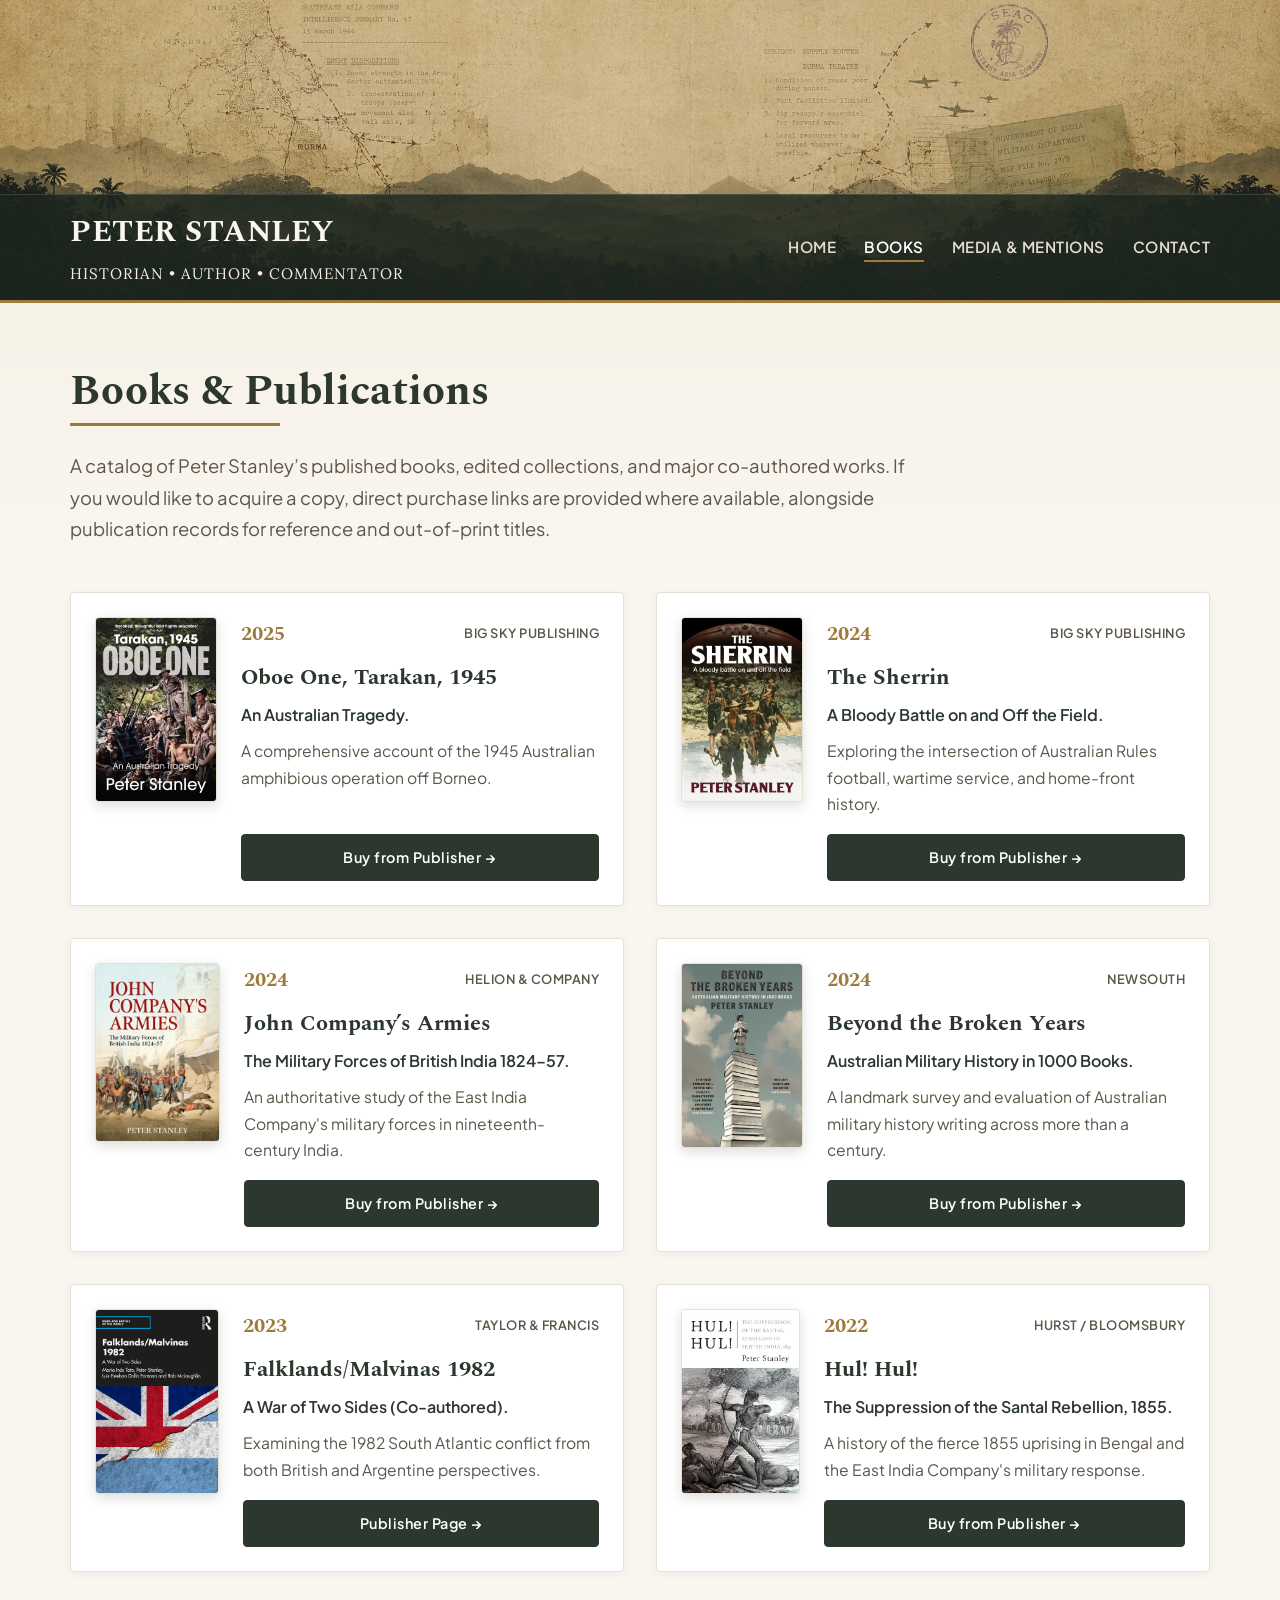
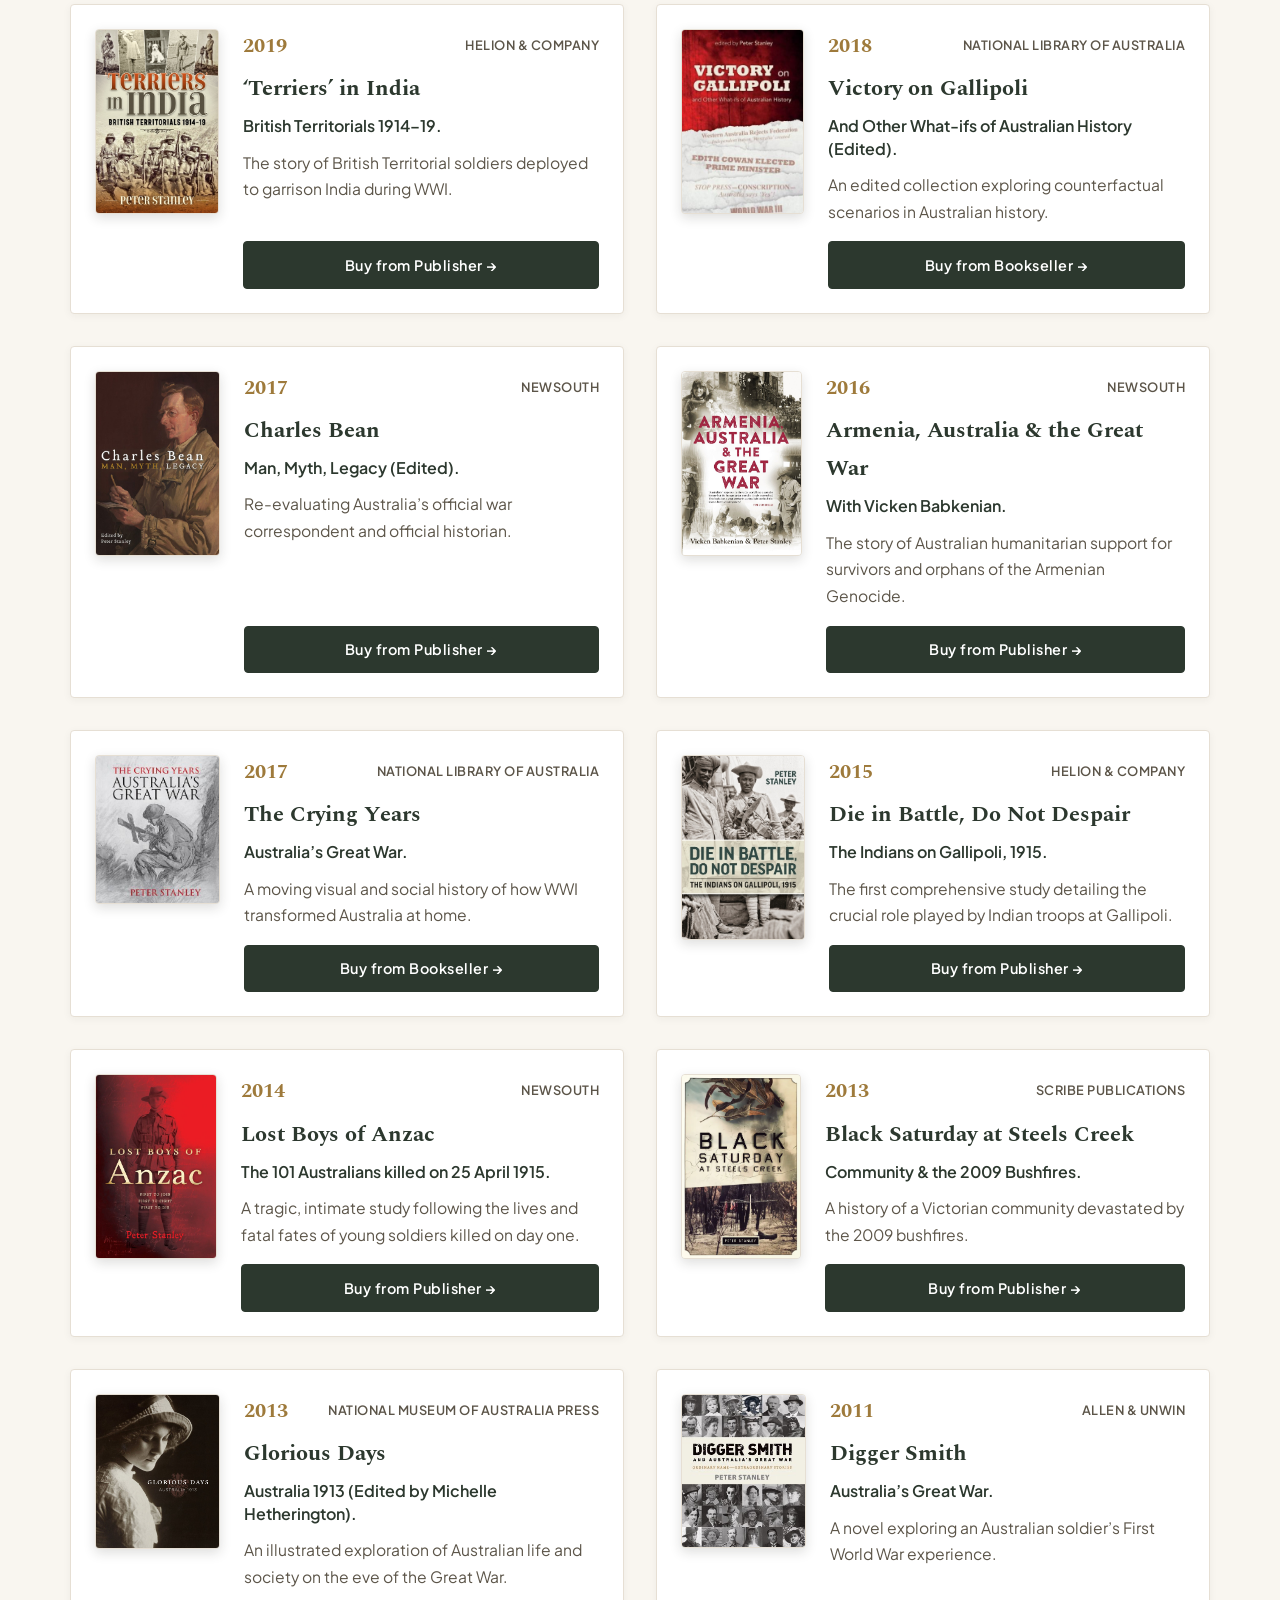
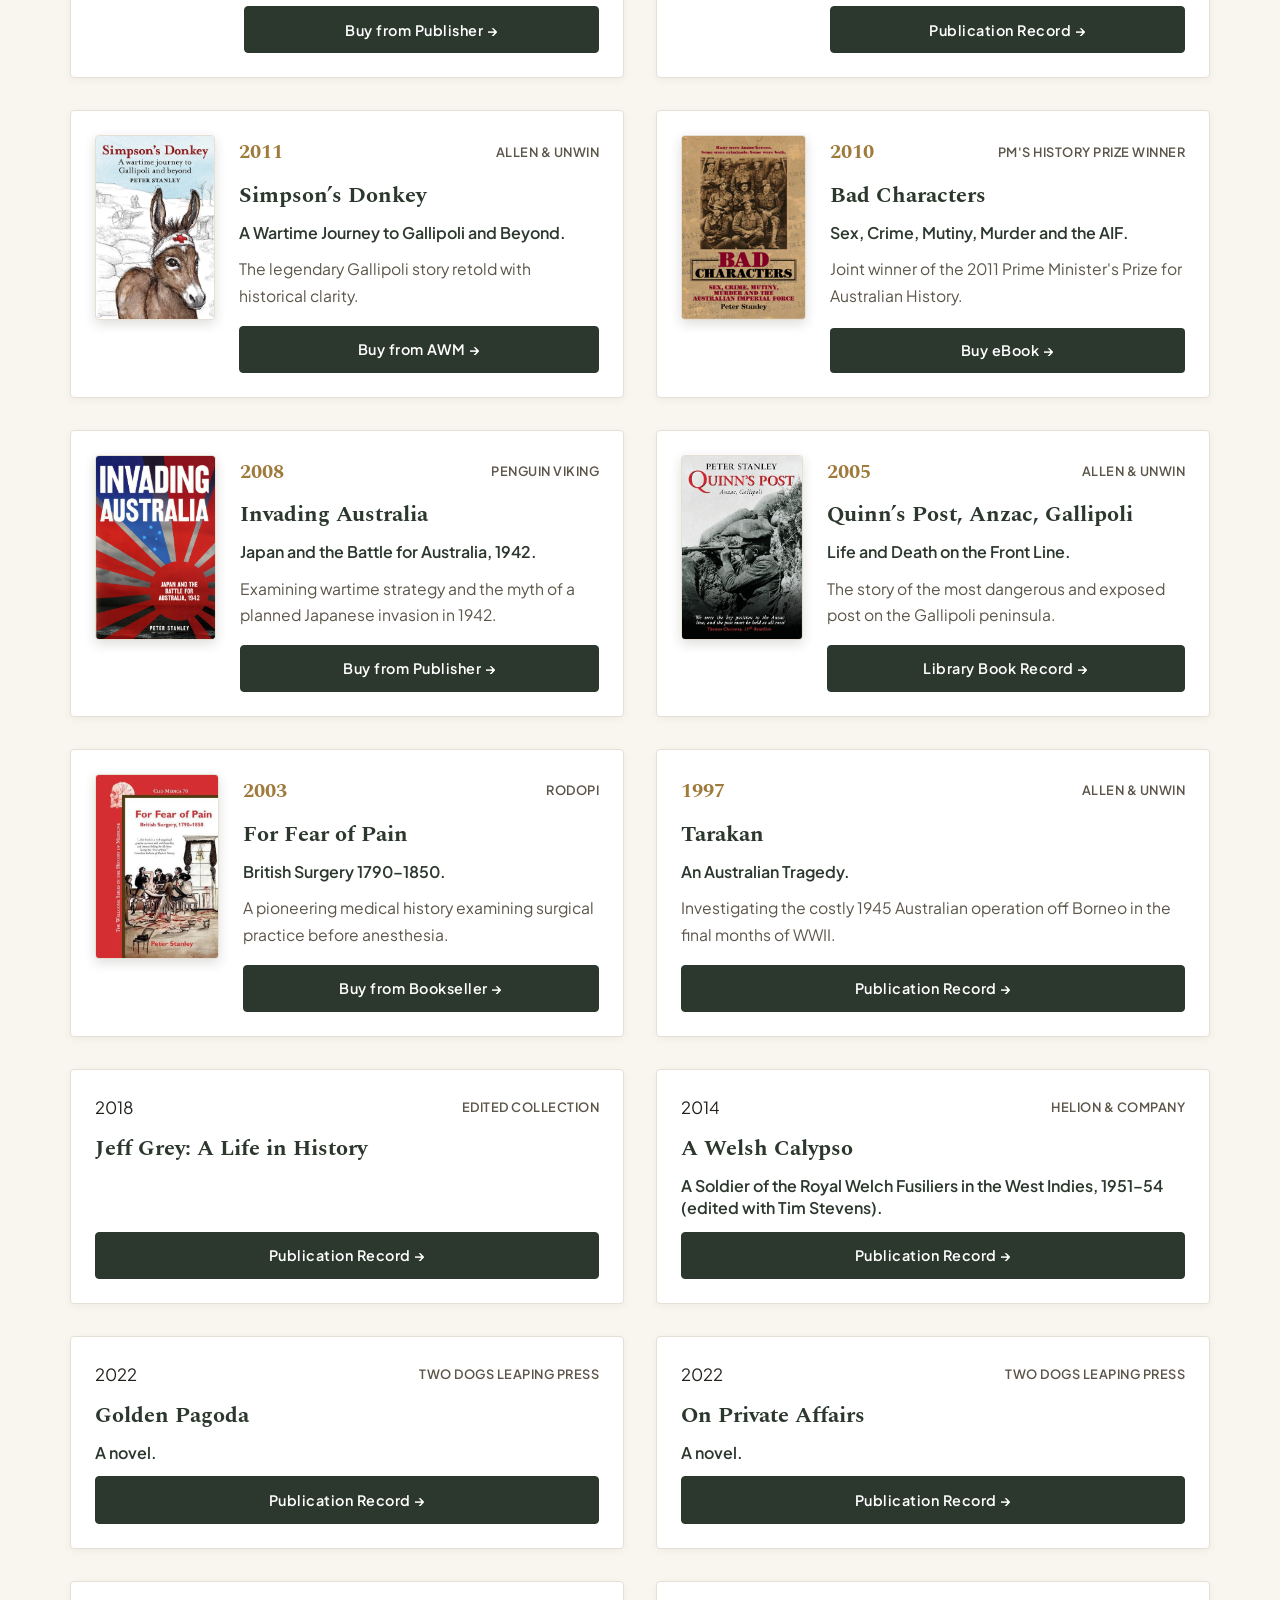
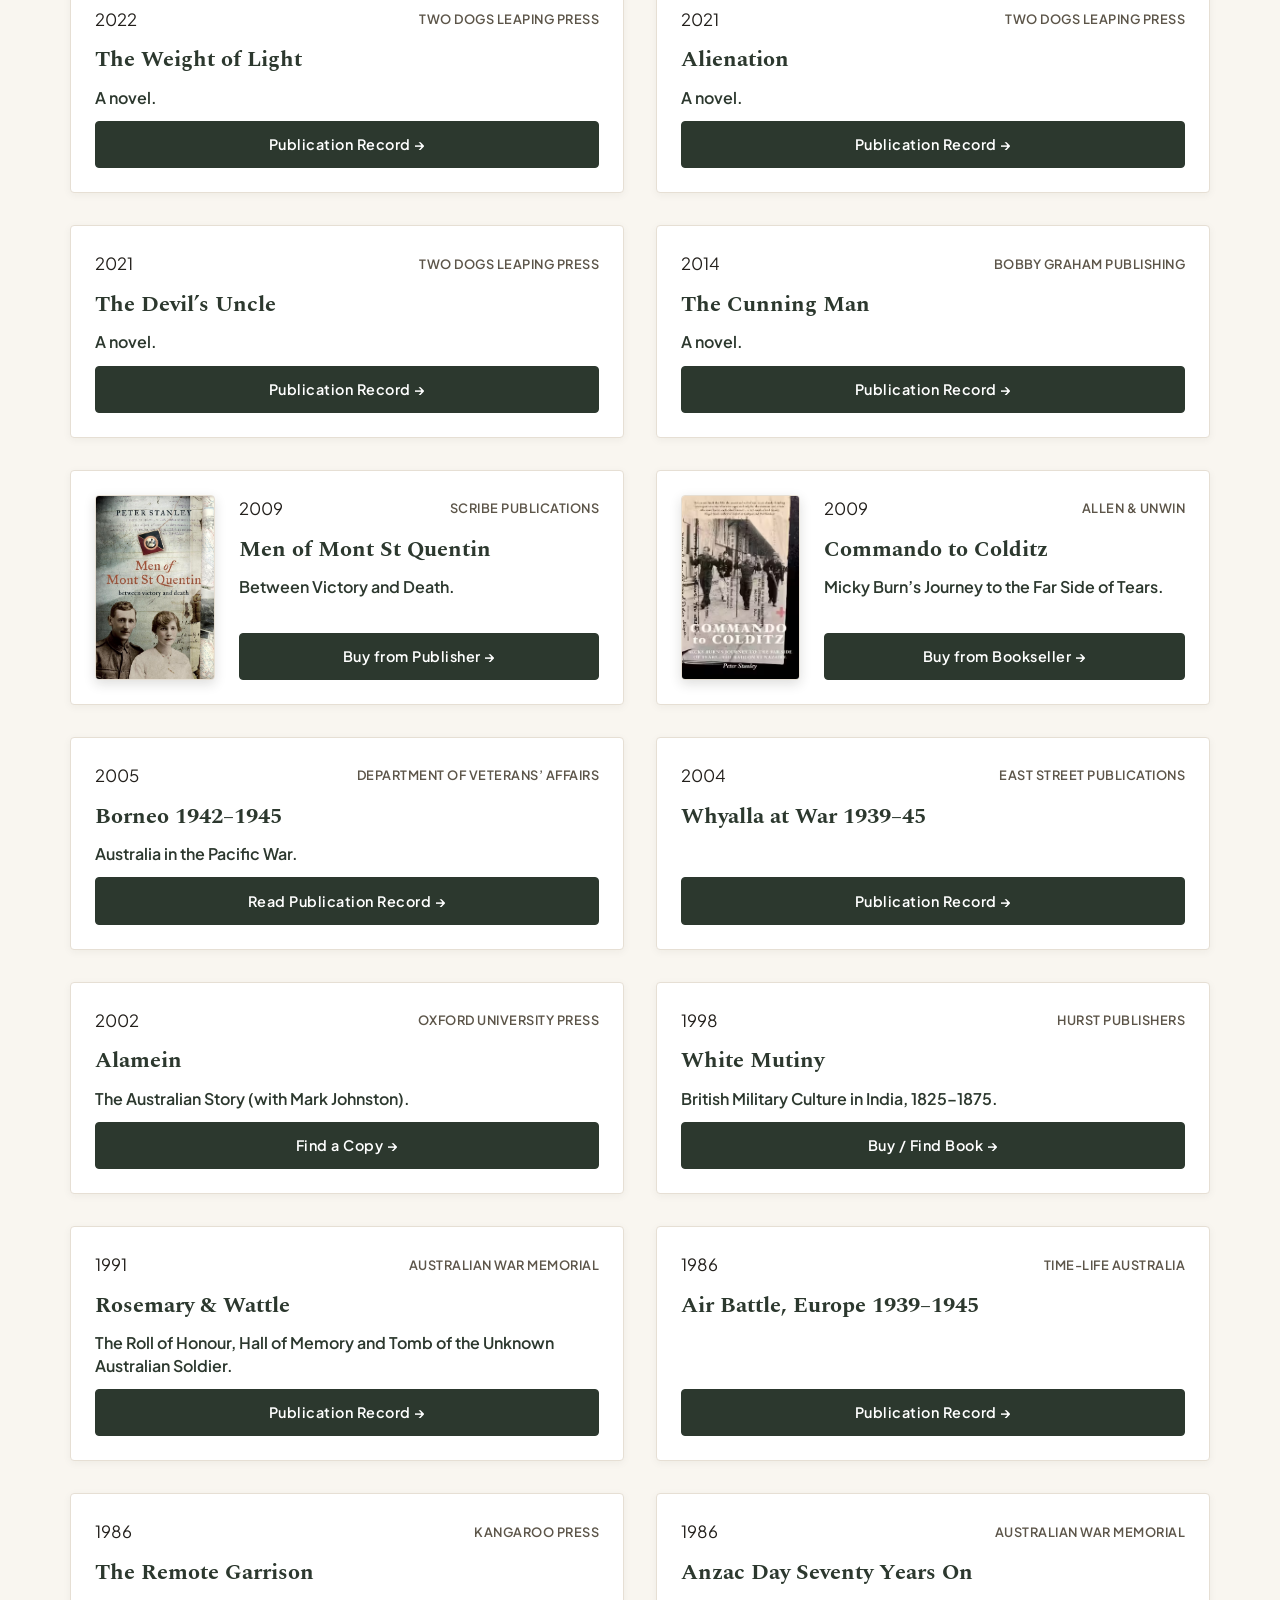
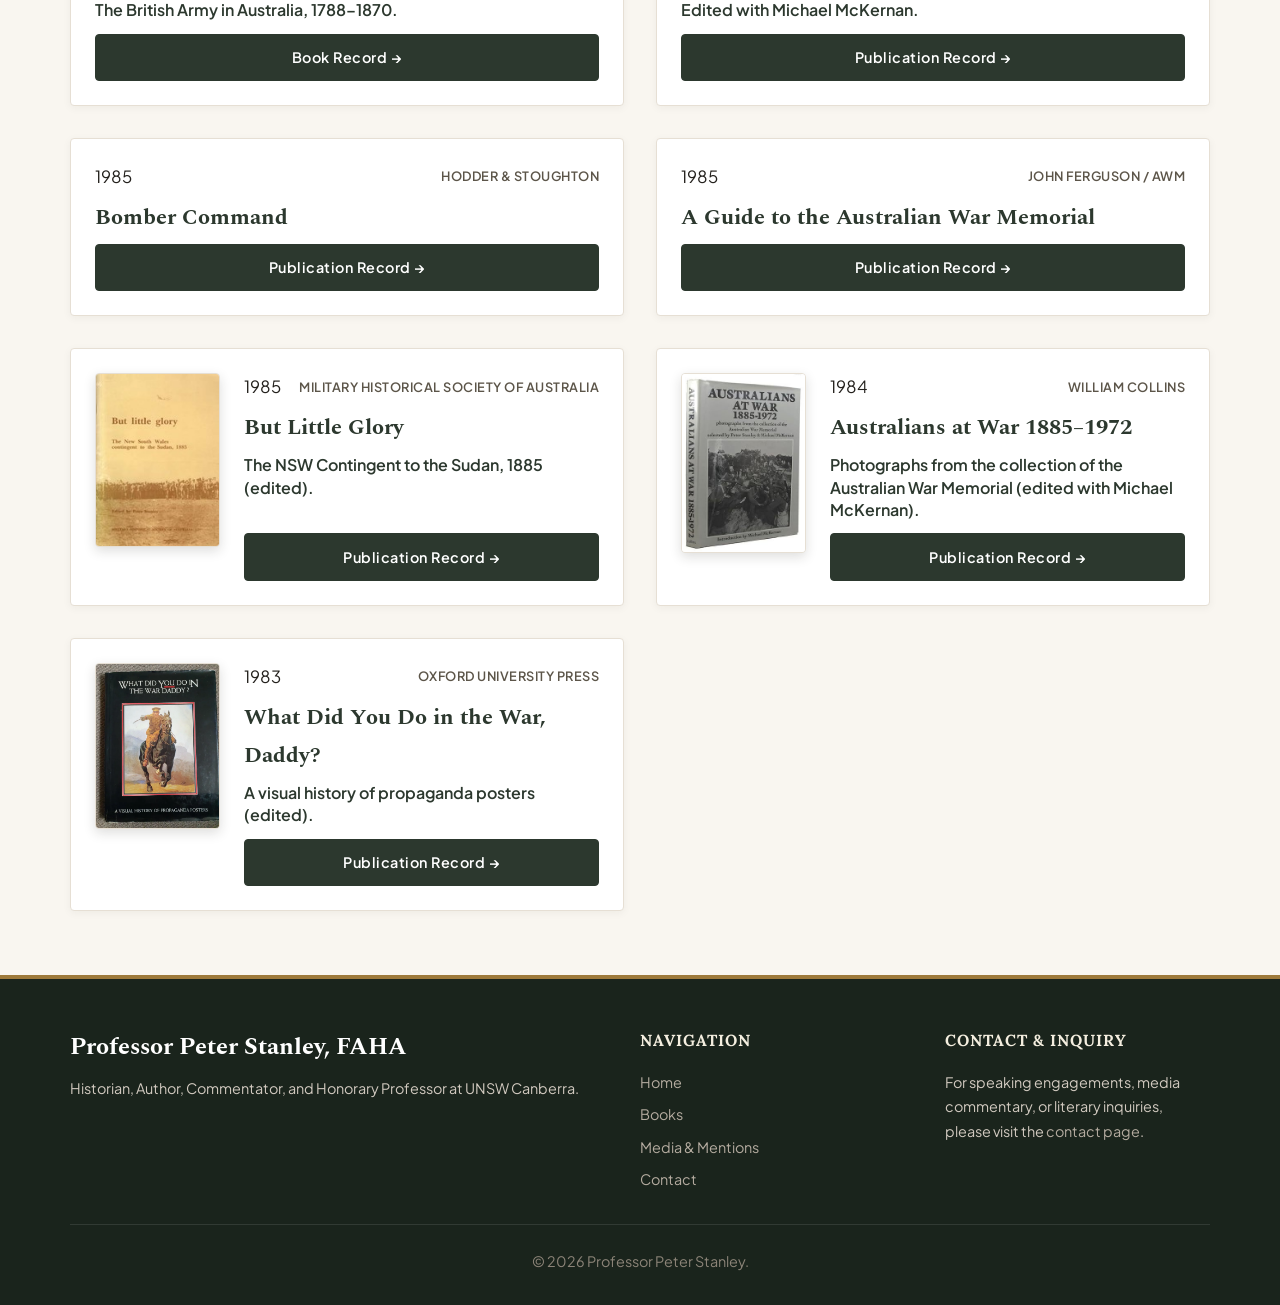
==== commit 79ab4db2: "Publish Peter Stanley website updates" ====
--- a/books.html
+++ b/books.html
@@ -38,7 +38,7 @@
     <div class="container">
       <h1 class="section-title" style="font-size: 2.6rem;">Books & Publications</h1>
       <p style="font-size: 1.15rem; color: var(--color-text-muted); max-width: 850px;">
-        A comprehensive catalog of Peter Stanley’s published books, edited collections, and major co-authored works. If you would like to acquire a copy, direct purchase links are provided where available, alongside publication records for reference and out-of-print titles.
+        A catalog of Peter Stanley’s published books, edited collections, and major co-authored works. If you would like to acquire a copy, direct purchase links are provided where available, alongside publication records for reference and out-of-print titles.
       </p>
     </div>
   </section>
@@ -71,6 +71,9 @@
 
         <!-- 2024: The Sherrin -->
         <article class="book-card-horizontal">
+          <a href="https://www.bigskypublishing.com.au/the-sherrin/" target="_blank" rel="noopener">
+            <img class="book-cover-left" src="assets/books/thesherrin.jpg" alt="Cover of The Sherrin" loading="lazy">
+          </a>
           <div class="book-details-right">
             <div>
               <div style="display: flex; justify-content: space-between; align-items: center; margin-bottom: 0.4rem;">
@@ -131,6 +134,9 @@
 
         <!-- 2023: Falklands/Malvinas -->
         <article class="book-card-horizontal">
+          <a href="https://www.taylorfrancis.com/books/mono/10.4324/9781003368915/falklands-malvina" target="_blank" rel="noopener">
+            <img class="book-cover-left" src="assets/books/falklands-malvinas.jpg" alt="Cover of Falklands/Malvinas 1982: A War of Two Sides" loading="lazy">
+          </a>
           <div class="book-details-right">
             <div>
               <div style="display: flex; justify-content: space-between; align-items: center; margin-bottom: 0.4rem;">
@@ -142,13 +148,16 @@
               <p class="card-desc" style="margin-bottom: 1rem;">Examining the 1982 South Atlantic conflict from both British and Argentine perspectives.</p>
             </div>
             <div>
-              <a href="https://www.unsw.edu.au/staff/peter-stanley" target="_blank" rel="noopener" class="btn btn-outline" style="width: 100%; justify-content: center;">Publication Record &rarr;</a>
+              <a href="https://www.taylorfrancis.com/books/mono/10.4324/9781003368915/falklands-malvina" target="_blank" rel="noopener" class="btn btn-outline" style="width: 100%; justify-content: center;">Publisher Page &rarr;</a>
             </div>
           </div>
         </article>
 
         <!-- 2022: Hul! Hul! -->
         <article class="book-card-horizontal">
+          <a href="https://newsouthbooks.com.au/books/hul-hul/" target="_blank" rel="noopener">
+            <img class="book-cover-left" src="assets/books/hul-hul.jpg" alt="Cover of Hul! Hul!" loading="lazy">
+          </a>
           <div class="book-details-right">
             <div>
               <div style="display: flex; justify-content: space-between; align-items: center; margin-bottom: 0.4rem;">
@@ -160,13 +169,16 @@
               <p class="card-desc" style="margin-bottom: 1rem;">A history of the fierce 1855 uprising in Bengal and the East India Company's military response.</p>
             </div>
             <div>
-              <a href="https://www.unsw.edu.au/staff/peter-stanley" target="_blank" rel="noopener" class="btn btn-outline" style="width: 100%; justify-content: center;">Publication Record &rarr;</a>
+              <a href="https://newsouthbooks.com.au/books/hul-hul/" target="_blank" rel="noopener" class="btn btn-outline" style="width: 100%; justify-content: center;">Buy from Publisher &rarr;</a>
             </div>
           </div>
         </article>
 
         <!-- 2019: 'Terriers' in India -->
         <article class="book-card-horizontal">
+          <a href="https://www.helion.co.uk/military-history-books/terriers-in-india-british-territorials-1914-19.php" target="_blank" rel="noopener">
+            <img class="book-cover-left" src="assets/books/terriersinindia.jpg" alt="Cover of ‘Terriers’ in India" loading="lazy">
+          </a>
           <div class="book-details-right">
             <div>
               <div style="display: flex; justify-content: space-between; align-items: center; margin-bottom: 0.4rem;">
@@ -185,6 +197,9 @@
 
         <!-- 2018: Victory on Gallipoli -->
         <article class="book-card-horizontal">
+          <a href="https://www.qbd.com.au/victory-on-gallipoli/peter-stanley/9780642279217/" target="_blank" rel="noopener">
+            <img class="book-cover-left" src="assets/books/victory-on-gallipoli.jpg" alt="Cover of Victory on Gallipoli" loading="lazy">
+          </a>
           <div class="book-details-right">
             <div>
               <div style="display: flex; justify-content: space-between; align-items: center; margin-bottom: 0.4rem;">
@@ -196,7 +211,7 @@
               <p class="card-desc" style="margin-bottom: 1rem;">An edited collection exploring counterfactual scenarios in Australian history.</p>
             </div>
             <div>
-              <a href="https://www.unsw.edu.au/staff/peter-stanley" target="_blank" rel="noopener" class="btn btn-outline" style="width: 100%; justify-content: center;">Publication Record &rarr;</a>
+              <a href="https://www.qbd.com.au/victory-on-gallipoli/peter-stanley/9780642279217/" target="_blank" rel="noopener" class="btn btn-outline" style="width: 100%; justify-content: center;">Buy from Bookseller &rarr;</a>
             </div>
           </div>
         </article>
@@ -222,8 +237,32 @@
           </div>
         </article>
 
+        <!-- 2016: Armenia, Australia & the Great War -->
+        <article class="book-card-horizontal">
+          <a href="https://newsouthbooks.com.au/books/armenia-australia-the-great-war/" target="_blank" rel="noopener">
+            <img class="book-cover-left" src="assets/books/armenia-australia.jpg" alt="Cover of Armenia, Australia &amp; the Great War" loading="lazy">
+          </a>
+          <div class="book-details-right">
+            <div>
+              <div style="display: flex; justify-content: space-between; align-items: center; margin-bottom: 0.4rem;">
+                <span style="font-family: var(--font-heading); font-size: 1.25rem; font-weight: 700; color: var(--color-accent);">2016</span>
+                <span class="publisher-tag">NewSouth</span>
+              </div>
+              <h2 class="card-title" style="font-size: 1.4rem;">Armenia, Australia &amp; the Great War</h2>
+              <div class="card-subtitle">With Vicken Babkenian.</div>
+              <p class="card-desc" style="margin-bottom: 1rem;">The story of Australian humanitarian support for survivors and orphans of the Armenian Genocide.</p>
+            </div>
+            <div>
+              <a href="https://newsouthbooks.com.au/books/armenia-australia-the-great-war/" target="_blank" rel="noopener" class="btn btn-outline" style="width: 100%; justify-content: center;">Buy from Publisher &rarr;</a>
+            </div>
+          </div>
+        </article>
+
         <!-- 2017: The Crying Years -->
         <article class="book-card-horizontal">
+          <a href="https://bunbury.collinsbooks.com.au/p/military-the-crying-years-australia-s-great-war--17?barcode=9780642279057" target="_blank" rel="noopener">
+            <img class="book-cover-left" src="assets/books/the-crying-years.jpg" alt="Cover of The Crying Years" loading="lazy">
+          </a>
           <div class="book-details-right">
             <div>
               <div style="display: flex; justify-content: space-between; align-items: center; margin-bottom: 0.4rem;">
@@ -235,7 +274,7 @@
               <p class="card-desc" style="margin-bottom: 1rem;">A moving visual and social history of how WWI transformed Australia at home.</p>
             </div>
             <div>
-              <a href="https://www.unsw.edu.au/staff/peter-stanley" target="_blank" rel="noopener" class="btn btn-outline" style="width: 100%; justify-content: center;">Publication Record &rarr;</a>
+              <a href="https://bunbury.collinsbooks.com.au/p/military-the-crying-years-australia-s-great-war--17?barcode=9780642279057" target="_blank" rel="noopener" class="btn btn-outline" style="width: 100%; justify-content: center;">Buy from Bookseller &rarr;</a>
             </div>
           </div>
         </article>
@@ -284,6 +323,9 @@
 
         <!-- 2013: Black Saturday -->
         <article class="book-card-horizontal">
+          <a href="https://scribepublications.com.au/books/black-saturday-at-steels-creek" target="_blank" rel="noopener">
+            <img class="book-cover-left" src="assets/books/black-saturday.webp" alt="Cover of Black Saturday at Steels Creek" loading="lazy">
+          </a>
           <div class="book-details-right">
             <div>
               <div style="display: flex; justify-content: space-between; align-items: center; margin-bottom: 0.4rem;">
@@ -295,7 +337,28 @@
               <p class="card-desc" style="margin-bottom: 1rem;">A history of a Victorian community devastated by the 2009 bushfires.</p>
             </div>
             <div>
-              <a href="https://www.unsw.edu.au/staff/peter-stanley" target="_blank" rel="noopener" class="btn btn-outline" style="width: 100%; justify-content: center;">Publication Record &rarr;</a>
+              <a href="https://scribepublications.com.au/books/black-saturday-at-steels-creek" target="_blank" rel="noopener" class="btn btn-outline" style="width: 100%; justify-content: center;">Buy from Publisher &rarr;</a>
+            </div>
+          </div>
+        </article>
+
+        <!-- 2013: Glorious Days -->
+        <article class="book-card-horizontal">
+          <a href="https://newsouthbooks.com.au/books/glorious-days/" target="_blank" rel="noopener">
+            <img class="book-cover-left" src="assets/books/glorious-days.jpg" alt="Cover of Glorious Days: Australia 1913" loading="lazy">
+          </a>
+          <div class="book-details-right">
+            <div>
+              <div style="display: flex; justify-content: space-between; align-items: center; margin-bottom: 0.4rem;">
+                <span style="font-family: var(--font-heading); font-size: 1.25rem; font-weight: 700; color: var(--color-accent);">2013</span>
+                <span class="publisher-tag">National Museum of Australia Press</span>
+              </div>
+              <h2 class="card-title" style="font-size: 1.4rem;">Glorious Days</h2>
+              <div class="card-subtitle">Australia 1913 (Edited by Michelle Hetherington).</div>
+              <p class="card-desc" style="margin-bottom: 1rem;">An illustrated exploration of Australian life and society on the eve of the Great War.</p>
+            </div>
+            <div>
+              <a href="https://newsouthbooks.com.au/books/glorious-days/" target="_blank" rel="noopener" class="btn btn-outline" style="width: 100%; justify-content: center;">Buy from Publisher &rarr;</a>
             </div>
           </div>
         </article>
@@ -323,8 +386,8 @@
 
         <!-- 2011: Simpson's Donkey -->
         <article class="book-card-horizontal">
-          <a href="https://www.unsw.edu.au/staff/peter-stanley" target="_blank" rel="noopener">
-            <img class="book-cover-left" src="assets/books/simpsons-donkey.jpg" alt="Cover of Simpson's Donkey" loading="lazy">
+          <a href="https://shop.awm.gov.au/products/simpsons-donkey-a-wartime-journey-to-gallipoli-and-beyond" target="_blank" rel="noopener">
+            <img class="book-cover-left" src="assets/books/simpsons-donkey.webp" alt="Cover of Simpson's Donkey" loading="lazy">
           </a>
           <div class="book-details-right">
             <div>
@@ -337,15 +400,15 @@
               <p class="card-desc" style="margin-bottom: 1rem;">The legendary Gallipoli story retold with historical clarity.</p>
             </div>
             <div>
-              <a href="https://www.unsw.edu.au/staff/peter-stanley" target="_blank" rel="noopener" class="btn btn-outline" style="width: 100%; justify-content: center;">Publication Record &rarr;</a>
+              <a href="https://shop.awm.gov.au/products/simpsons-donkey-a-wartime-journey-to-gallipoli-and-beyond" target="_blank" rel="noopener" class="btn btn-outline" style="width: 100%; justify-content: center;">Buy from AWM &rarr;</a>
             </div>
           </div>
         </article>
 
         <!-- 2010: Bad Characters -->
-        <article class="book-card-horizontal" style="border-top: 3px solid var(--color-accent);">
+        <article class="book-card-horizontal">
           <a href="https://www.kobo.com/sg/en/ebook/bad-characters-1" target="_blank" rel="noopener">
-            <img class="book-cover-left" src="assets/books/bad-characters.jpg" alt="Cover of Bad Characters" loading="lazy">
+            <img class="book-cover-left" src="assets/books/bad-characters.png" alt="Cover of Bad Characters" loading="lazy">
           </a>
           <div class="book-details-right">
             <div>
@@ -365,6 +428,9 @@
 
         <!-- 2008: Invading Australia -->
         <article class="book-card-horizontal">
+          <a href="https://www.penguin.com.au/books/invading-australia-japan-and-the-battle-for-australia-1942-9781742284859" target="_blank" rel="noopener">
+            <img class="book-cover-left" src="assets/books/invading-australia.jpg" alt="Cover of Invading Australia" loading="lazy">
+          </a>
           <div class="book-details-right">
             <div>
               <div style="display: flex; justify-content: space-between; align-items: center; margin-bottom: 0.4rem;">
@@ -376,13 +442,16 @@
               <p class="card-desc" style="margin-bottom: 1rem;">Examining wartime strategy and the myth of a planned Japanese invasion in 1942.</p>
             </div>
             <div>
-              <a href="https://www.penguin.com.au/authors/peter-stanley" target="_blank" rel="noopener" class="btn btn-outline" style="width: 100%; justify-content: center;">Publisher Author Page &rarr;</a>
+              <a href="https://www.penguin.com.au/books/invading-australia-japan-and-the-battle-for-australia-1942-9781742284859" target="_blank" rel="noopener" class="btn btn-outline" style="width: 100%; justify-content: center;">Buy from Publisher &rarr;</a>
             </div>
           </div>
         </article>
 
         <!-- 2005: Quinn's Post -->
         <article class="book-card-horizontal">
+          <a href="https://www.overdrive.com/media/300754/quinns-post" target="_blank" rel="noopener">
+            <img class="book-cover-left" src="assets/books/quinns-post.jpg" alt="Cover of Quinn’s Post, Anzac, Gallipoli" loading="lazy">
+          </a>
           <div class="book-details-right">
             <div>
               <div style="display: flex; justify-content: space-between; align-items: center; margin-bottom: 0.4rem;">
@@ -401,6 +470,9 @@
 
         <!-- 2003: For Fear of Pain -->
         <article class="book-card-horizontal">
+          <a href="https://www.thenile.co.nz/books/peter-stanley/for-fear-of-pain/9789042010246" target="_blank" rel="noopener">
+            <img class="book-cover-left" src="assets/books/for-fear-of-pain.webp" alt="Cover of For Fear of Pain" loading="lazy">
+          </a>
           <div class="book-details-right">
             <div>
               <div style="display: flex; justify-content: space-between; align-items: center; margin-bottom: 0.4rem;">
@@ -412,7 +484,7 @@
               <p class="card-desc" style="margin-bottom: 1rem;">A pioneering medical history examining surgical practice before anesthesia.</p>
             </div>
             <div>
-              <a href="https://www.unsw.edu.au/staff/peter-stanley" target="_blank" rel="noopener" class="btn btn-outline" style="width: 100%; justify-content: center;">Publication Record &rarr;</a>
+              <a href="https://www.thenile.co.nz/books/peter-stanley/for-fear-of-pain/9789042010246" target="_blank" rel="noopener" class="btn btn-outline" style="width: 100%; justify-content: center;">Buy from Bookseller &rarr;</a>
             </div>
           </div>
         </article>
@@ -434,6 +506,137 @@
             </div>
           </div>
         </article>
+
+        <!-- Additional publications, novels, and edited works -->
+        <article class="book-card-horizontal"><div class="book-details-right"><div>
+          <div style="display: flex; justify-content: space-between; align-items: center; margin-bottom: 0.4rem;"><span class="book-year">2018</span><span class="publisher-tag">Edited collection</span></div>
+          <h2 class="card-title" style="font-size: 1.4rem;">Jeff Grey: A Life in History</h2>
+        </div><div><a href="https://www.unsw.edu.au/staff/peter-stanley" target="_blank" rel="noopener" class="btn btn-outline" style="width: 100%; justify-content: center;">Publication Record &rarr;</a></div></div></article>
+
+        <article class="book-card-horizontal"><div class="book-details-right"><div>
+          <div style="display: flex; justify-content: space-between; align-items: center; margin-bottom: 0.4rem;"><span class="book-year">2014</span><span class="publisher-tag">Helion &amp; Company</span></div>
+          <h2 class="card-title" style="font-size: 1.4rem;">A Welsh Calypso</h2><div class="card-subtitle">A Soldier of the Royal Welch Fusiliers in the West Indies, 1951–54 (edited with Tim Stevens).</div>
+        </div><div><a href="https://www.unsw.edu.au/staff/peter-stanley" target="_blank" rel="noopener" class="btn btn-outline" style="width: 100%; justify-content: center;">Publication Record &rarr;</a></div></div></article>
+
+        <article class="book-card-horizontal"><div class="book-details-right"><div>
+          <div style="display: flex; justify-content: space-between; align-items: center; margin-bottom: 0.4rem;"><span class="book-year">2022</span><span class="publisher-tag">Two Dogs Leaping Press</span></div>
+          <h2 class="card-title" style="font-size: 1.4rem;">Golden Pagoda</h2><div class="card-subtitle">A novel.</div>
+        </div><div><a href="https://www.unsw.edu.au/staff/peter-stanley" target="_blank" rel="noopener" class="btn btn-outline" style="width: 100%; justify-content: center;">Publication Record &rarr;</a></div></div></article>
+
+        <article class="book-card-horizontal"><div class="book-details-right"><div>
+          <div style="display: flex; justify-content: space-between; align-items: center; margin-bottom: 0.4rem;"><span class="book-year">2022</span><span class="publisher-tag">Two Dogs Leaping Press</span></div>
+          <h2 class="card-title" style="font-size: 1.4rem;">On Private Affairs</h2><div class="card-subtitle">A novel.</div>
+        </div><div><a href="https://www.unsw.edu.au/staff/peter-stanley" target="_blank" rel="noopener" class="btn btn-outline" style="width: 100%; justify-content: center;">Publication Record &rarr;</a></div></div></article>
+
+        <article class="book-card-horizontal"><div class="book-details-right"><div>
+          <div style="display: flex; justify-content: space-between; align-items: center; margin-bottom: 0.4rem;"><span class="book-year">2022</span><span class="publisher-tag">Two Dogs Leaping Press</span></div>
+          <h2 class="card-title" style="font-size: 1.4rem;">The Weight of Light</h2><div class="card-subtitle">A novel.</div>
+        </div><div><a href="https://www.unsw.edu.au/staff/peter-stanley" target="_blank" rel="noopener" class="btn btn-outline" style="width: 100%; justify-content: center;">Publication Record &rarr;</a></div></div></article>
+
+        <article class="book-card-horizontal"><div class="book-details-right"><div>
+          <div style="display: flex; justify-content: space-between; align-items: center; margin-bottom: 0.4rem;"><span class="book-year">2021</span><span class="publisher-tag">Two Dogs Leaping Press</span></div>
+          <h2 class="card-title" style="font-size: 1.4rem;">Alienation</h2><div class="card-subtitle">A novel.</div>
+        </div><div><a href="https://www.unsw.edu.au/staff/peter-stanley" target="_blank" rel="noopener" class="btn btn-outline" style="width: 100%; justify-content: center;">Publication Record &rarr;</a></div></div></article>
+
+        <article class="book-card-horizontal"><div class="book-details-right"><div>
+          <div style="display: flex; justify-content: space-between; align-items: center; margin-bottom: 0.4rem;"><span class="book-year">2021</span><span class="publisher-tag">Two Dogs Leaping Press</span></div>
+          <h2 class="card-title" style="font-size: 1.4rem;">The Devil’s Uncle</h2><div class="card-subtitle">A novel.</div>
+        </div><div><a href="https://www.unsw.edu.au/staff/peter-stanley" target="_blank" rel="noopener" class="btn btn-outline" style="width: 100%; justify-content: center;">Publication Record &rarr;</a></div></div></article>
+
+        <article class="book-card-horizontal"><div class="book-details-right"><div>
+          <div style="display: flex; justify-content: space-between; align-items: center; margin-bottom: 0.4rem;"><span class="book-year">2014</span><span class="publisher-tag">Bobby Graham Publishing</span></div>
+          <h2 class="card-title" style="font-size: 1.4rem;">The Cunning Man</h2><div class="card-subtitle">A novel.</div>
+        </div><div><a href="https://www.unsw.edu.au/staff/peter-stanley" target="_blank" rel="noopener" class="btn btn-outline" style="width: 100%; justify-content: center;">Publication Record &rarr;</a></div></div></article>
+
+        <article class="book-card-horizontal">
+          <a href="https://scribepublications.com.au/books/men-of-mont-st-quentin" target="_blank" rel="noopener">
+            <img class="book-cover-left" src="assets/books/men-of-mont-st-quentin.jpg" alt="Cover of Men of Mont St Quentin" loading="lazy">
+          </a>
+          <div class="book-details-right"><div>
+            <div style="display: flex; justify-content: space-between; align-items: center; margin-bottom: 0.4rem;"><span class="book-year">2009</span><span class="publisher-tag">Scribe Publications</span></div>
+            <h2 class="card-title" style="font-size: 1.4rem;">Men of Mont St Quentin</h2><div class="card-subtitle">Between Victory and Death.</div>
+          </div><div><a href="https://scribepublications.com.au/books/men-of-mont-st-quentin" target="_blank" rel="noopener" class="btn btn-outline" style="width: 100%; justify-content: center;">Buy from Publisher &rarr;</a></div></div>
+        </article>
+
+        <article class="book-card-horizontal">
+          <a href="https://www.angusrobertson.com.au/books/commando-to-colditz-peter-stanley/p/9781741963847" target="_blank" rel="noopener">
+            <img class="book-cover-left" src="assets/books/commando-to-colditz.avif" alt="Cover of Commando to Colditz" loading="lazy">
+          </a>
+          <div class="book-details-right"><div>
+          <div style="display: flex; justify-content: space-between; align-items: center; margin-bottom: 0.4rem;"><span class="book-year">2009</span><span class="publisher-tag">Allen & Unwin</span></div>
+          <h2 class="card-title" style="font-size: 1.4rem;">Commando to Colditz</h2><div class="card-subtitle">Micky Burn’s Journey to the Far Side of Tears.</div>
+        </div><div><a href="https://www.angusrobertson.com.au/books/commando-to-colditz-peter-stanley/p/9781741963847" target="_blank" rel="noopener" class="btn btn-outline" style="width: 100%; justify-content: center;">Buy from Bookseller &rarr;</a></div></div></article>
+
+        <article class="book-card-horizontal"><div class="book-details-right"><div>
+          <div style="display: flex; justify-content: space-between; align-items: center; margin-bottom: 0.4rem;"><span class="book-year">2005</span><span class="publisher-tag">Department of Veterans’ Affairs</span></div>
+          <h2 class="card-title" style="font-size: 1.4rem;">Borneo 1942–1945</h2><div class="card-subtitle">Australia in the Pacific War.</div>
+        </div><div><a href="https://anzacportal.dva.gov.au/resources/borneo-1942-1945" target="_blank" rel="noopener" class="btn btn-outline" style="width: 100%; justify-content: center;">Read Publication Record &rarr;</a></div></div></article>
+
+        <article class="book-card-horizontal"><div class="book-details-right"><div>
+          <div style="display: flex; justify-content: space-between; align-items: center; margin-bottom: 0.4rem;"><span class="book-year">2004</span><span class="publisher-tag">East Street Publications</span></div>
+          <h2 class="card-title" style="font-size: 1.4rem;">Whyalla at War 1939–45</h2>
+        </div><div><a href="https://www.unsw.edu.au/staff/peter-stanley" target="_blank" rel="noopener" class="btn btn-outline" style="width: 100%; justify-content: center;">Publication Record &rarr;</a></div></div></article>
+
+        <article class="book-card-horizontal"><div class="book-details-right"><div>
+          <div style="display: flex; justify-content: space-between; align-items: center; margin-bottom: 0.4rem;"><span class="book-year">2002</span><span class="publisher-tag">Oxford University Press</span></div>
+          <h2 class="card-title" style="font-size: 1.4rem;">Alamein</h2><div class="card-subtitle">The Australian Story (with Mark Johnston).</div>
+        </div><div><a href="https://www.foyles.co.uk/book/alamein/peter-stanley/9780195516302" target="_blank" rel="noopener" class="btn btn-outline" style="width: 100%; justify-content: center;">Find a Copy &rarr;</a></div></div></article>
+
+        <article class="book-card-horizontal"><div class="book-details-right"><div>
+          <div style="display: flex; justify-content: space-between; align-items: center; margin-bottom: 0.4rem;"><span class="book-year">1998</span><span class="publisher-tag">Hurst Publishers</span></div>
+          <h2 class="card-title" style="font-size: 1.4rem;">White Mutiny</h2><div class="card-subtitle">British Military Culture in India, 1825–1875.</div>
+        </div><div><a href="https://newsouthbooks.com.au/books/white-mutiny/" target="_blank" rel="noopener" class="btn btn-outline" style="width: 100%; justify-content: center;">Buy / Find Book &rarr;</a></div></div></article>
+
+        <article class="book-card-horizontal"><div class="book-details-right"><div>
+          <div style="display: flex; justify-content: space-between; align-items: center; margin-bottom: 0.4rem;"><span class="book-year">1991</span><span class="publisher-tag">Australian War Memorial</span></div>
+          <h2 class="card-title" style="font-size: 1.4rem;">Rosemary &amp; Wattle</h2><div class="card-subtitle">The Roll of Honour, Hall of Memory and Tomb of the Unknown Australian Soldier.</div>
+        </div><div><a href="https://www.unsw.edu.au/staff/peter-stanley" target="_blank" rel="noopener" class="btn btn-outline" style="width: 100%; justify-content: center;">Publication Record &rarr;</a></div></div></article>
+
+        <article class="book-card-horizontal"><div class="book-details-right"><div>
+          <div style="display: flex; justify-content: space-between; align-items: center; margin-bottom: 0.4rem;"><span class="book-year">1986</span><span class="publisher-tag">Time-Life Australia</span></div>
+          <h2 class="card-title" style="font-size: 1.4rem;">Air Battle, Europe 1939–1945</h2>
+        </div><div><a href="https://www.unsw.edu.au/staff/peter-stanley" target="_blank" rel="noopener" class="btn btn-outline" style="width: 100%; justify-content: center;">Publication Record &rarr;</a></div></div></article>
+
+        <article class="book-card-horizontal"><div class="book-details-right"><div>
+          <div style="display: flex; justify-content: space-between; align-items: center; margin-bottom: 0.4rem;"><span class="book-year">1986</span><span class="publisher-tag">Kangaroo Press</span></div>
+          <h2 class="card-title" style="font-size: 1.4rem;">The Remote Garrison</h2><div class="card-subtitle">The British Army in Australia, 1788–1870.</div>
+        </div><div><a href="https://books.google.com/books/about/The_Remote_Garrison.html?id=8m4sAAAAYAAJ" target="_blank" rel="noopener" class="btn btn-outline" style="width: 100%; justify-content: center;">Book Record &rarr;</a></div></div></article>
+
+        <article class="book-card-horizontal"><div class="book-details-right"><div>
+          <div style="display: flex; justify-content: space-between; align-items: center; margin-bottom: 0.4rem;"><span class="book-year">1986</span><span class="publisher-tag">Australian War Memorial</span></div>
+          <h2 class="card-title" style="font-size: 1.4rem;">Anzac Day Seventy Years On</h2><div class="card-subtitle">Edited with Michael McKernan.</div>
+        </div><div><a href="https://www.unsw.edu.au/staff/peter-stanley" target="_blank" rel="noopener" class="btn btn-outline" style="width: 100%; justify-content: center;">Publication Record &rarr;</a></div></div></article>
+
+        <article class="book-card-horizontal"><div class="book-details-right"><div>
+          <div style="display: flex; justify-content: space-between; align-items: center; margin-bottom: 0.4rem;"><span class="book-year">1985</span><span class="publisher-tag">Hodder &amp; Stoughton</span></div>
+          <h2 class="card-title" style="font-size: 1.4rem;">Bomber Command</h2>
+        </div><div><a href="https://www.unsw.edu.au/staff/peter-stanley" target="_blank" rel="noopener" class="btn btn-outline" style="width: 100%; justify-content: center;">Publication Record &rarr;</a></div></div></article>
+
+        <article class="book-card-horizontal"><div class="book-details-right"><div>
+          <div style="display: flex; justify-content: space-between; align-items: center; margin-bottom: 0.4rem;"><span class="book-year">1985</span><span class="publisher-tag">John Ferguson / AWM</span></div>
+          <h2 class="card-title" style="font-size: 1.4rem;">A Guide to the Australian War Memorial</h2>
+        </div><div><a href="https://www.unsw.edu.au/staff/peter-stanley" target="_blank" rel="noopener" class="btn btn-outline" style="width: 100%; justify-content: center;">Publication Record &rarr;</a></div></div></article>
+
+        <article class="book-card-horizontal">
+          <a href="https://www.unsw.edu.au/staff/peter-stanley" target="_blank" rel="noopener"><img class="book-cover-left" src="assets/books/but-little-glory.jpg" alt="Cover of But Little Glory" loading="lazy"></a>
+          <div class="book-details-right"><div>
+          <div style="display: flex; justify-content: space-between; align-items: center; margin-bottom: 0.4rem;"><span class="book-year">1985</span><span class="publisher-tag">Military Historical Society of Australia</span></div>
+          <h2 class="card-title" style="font-size: 1.4rem;">But Little Glory</h2><div class="card-subtitle">The NSW Contingent to the Sudan, 1885 (edited).</div>
+        </div><div><a href="https://www.unsw.edu.au/staff/peter-stanley" target="_blank" rel="noopener" class="btn btn-outline" style="width: 100%; justify-content: center;">Publication Record &rarr;</a></div></div></article>
+
+        <article class="book-card-horizontal">
+          <a href="https://www.unsw.edu.au/staff/peter-stanley" target="_blank" rel="noopener"><img class="book-cover-left" src="assets/books/australians-at-war.jpg" alt="Cover of Australians at War 1885–1972" loading="lazy"></a>
+          <div class="book-details-right"><div>
+          <div style="display: flex; justify-content: space-between; align-items: center; margin-bottom: 0.4rem;"><span class="book-year">1984</span><span class="publisher-tag">William Collins</span></div>
+          <h2 class="card-title" style="font-size: 1.4rem;">Australians at War 1885–1972</h2><div class="card-subtitle">Photographs from the collection of the Australian War Memorial (edited with Michael McKernan).</div>
+        </div><div><a href="https://www.unsw.edu.au/staff/peter-stanley" target="_blank" rel="noopener" class="btn btn-outline" style="width: 100%; justify-content: center;">Publication Record &rarr;</a></div></div></article>
+
+        <article class="book-card-horizontal">
+          <a href="https://www.unsw.edu.au/staff/peter-stanley" target="_blank" rel="noopener"><img class="book-cover-left" src="assets/books/whatdidyoudointhewardaddy.webp" alt="Cover of What Did You Do in the War, Daddy?" loading="lazy"></a>
+          <div class="book-details-right"><div>
+          <div style="display: flex; justify-content: space-between; align-items: center; margin-bottom: 0.4rem;"><span class="book-year">1983</span><span class="publisher-tag">Oxford University Press</span></div>
+          <h2 class="card-title" style="font-size: 1.4rem;">What Did You Do in the War, Daddy?</h2><div class="card-subtitle">A visual history of propaganda posters (edited).</div>
+        </div><div><a href="https://www.unsw.edu.au/staff/peter-stanley" target="_blank" rel="noopener" class="btn btn-outline" style="width: 100%; justify-content: center;">Publication Record &rarr;</a></div></div></article>
 
       </div>
     </div>
--- a/css/style.css
+++ b/css/style.css
@@ -248,20 +248,15 @@
   text-align: center;
 }
 
-.profile-avatar-placeholder {
-  width: 140px;
-  height: 140px;
-  border-radius: 50%;
-  background-color: var(--color-accent-light);
-  border: 3px solid var(--color-accent);
+.profile-photo {
+  display: block;
+  width: auto;
+  max-width: 100%;
+  height: auto;
+  max-height: 320px;
+  border-radius: var(--radius-md);
+  border: 1px solid var(--color-card-border);
   margin: 0 auto 1.5rem;
-  display: flex;
-  align-items: center;
-  justify-content: center;
-  font-family: var(--font-heading);
-  font-size: 3rem;
-  color: var(--color-primary);
-  font-weight: 700;
 }
 
 .profile-name {
@@ -437,9 +432,11 @@
 }
 
 .book-cover-left {
-  width: 125px;
-  min-width: 125px;
-  height: 185px;
+  width: auto;
+  min-width: 0;
+  max-width: 125px;
+  height: auto;
+  max-height: 185px;
   object-fit: cover;
   border-radius: var(--radius-sm);
   box-shadow: 0 4px 12px rgba(35, 32, 28, 0.15);
@@ -464,9 +461,11 @@
   }
   
   .book-cover-left {
-    width: 140px;
-    min-width: 140px;
-    height: 200px;
+    width: auto;
+    min-width: 0;
+    max-width: 140px;
+    height: auto;
+    max-height: 200px;
     margin-bottom: 0.5rem;
   }
 
